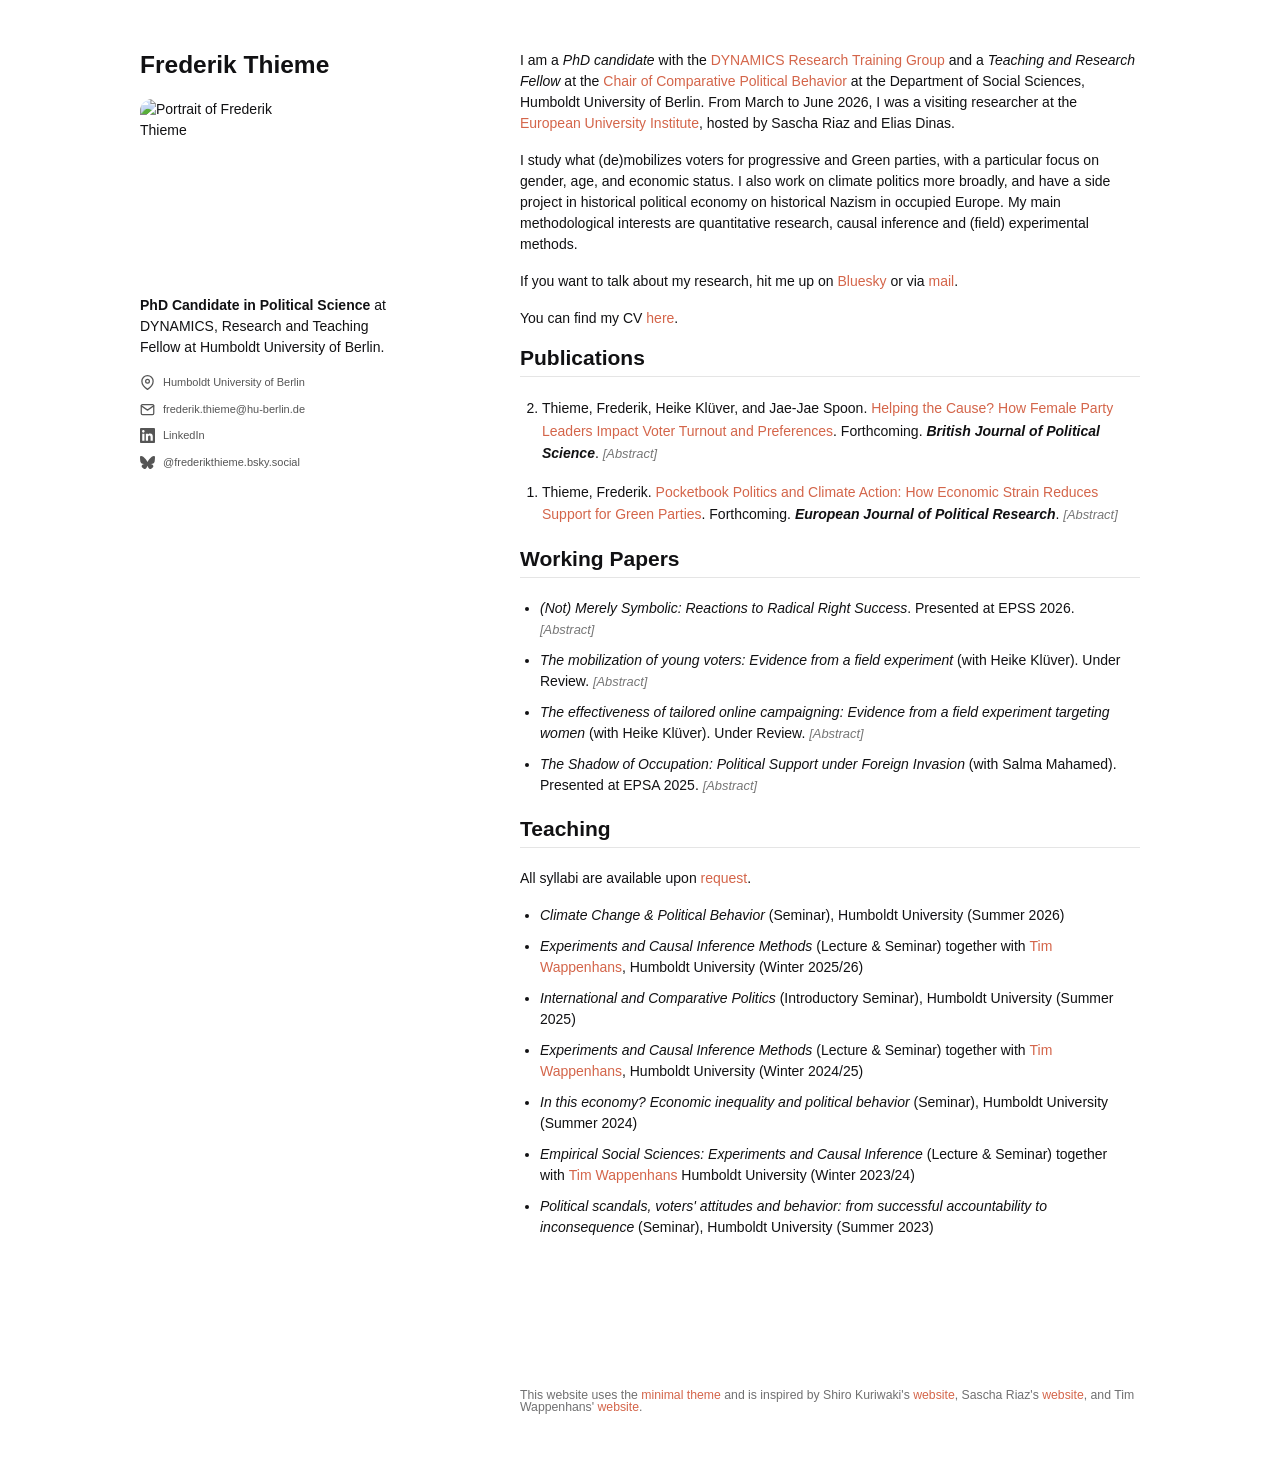
==== preview/redesign.html @ ecab8bd6 "Add redesigned site preview at /preview/redesign.html Unlinked preview of a visual refresh (rounded " ====
<!doctype html>
<html>
  <head>
    <meta charset="utf-8">
    <meta http-equiv="X-UA-Compatible" content="chrome=1">
    <title>Frederik Thieme</title>

    <link rel="stylesheet" href="stylesheets/styles.css">
    <link rel="stylesheet" href="../stylesheets/kube.css">
    <link rel="stylesheet" href="../stylesheets/academicons.min.css">
    <link rel="stylesheet" href="../stylesheets/pygment_trac.css">
    <meta name="viewport" content="width=device-width, initial-scale=1, user-scalable=no">
    <!--[if lt IE 9]>
    <script src="//html5shiv.googlecode.com/svn/trunk/html5.js"></script>
    <![endif]-->
  </head>
  <body>
    <div class="wrapper">
      <header>
        <h2>Frederik Thieme</h2>
        <img src="../thieme_square.jpg" width="180" height="180" class="profile-photo" alt="Portrait of Frederik Thieme">
        <p></p>
        <p>
        <b>PhD Candidate in Political Science</b> at DYNAMICS, Research and Teaching Fellow at Humboldt University of Berlin.
        </p>

        <div class="contact-links">
          <a href="https://www.bgss.hu-berlin.de/sowi_p52/en/research-and-teaching-areas/comparative-political-behavior/team/frederik-thieme">
            <svg class="icon" viewBox="0 0 24 24" fill="none" stroke="currentColor" stroke-width="2" stroke-linecap="round" stroke-linejoin="round"><path d="M21 10c0 7-9 13-9 13s-9-6-9-13a9 9 0 0 1 18 0z"></path><circle cx="12" cy="10" r="3"></circle></svg>
            <span>Humboldt University of Berlin</span>
          </a>
          <a href="mailto:frederik.thieme@hu-berlin.de">
            <svg class="icon" viewBox="0 0 24 24" fill="none" stroke="currentColor" stroke-width="2" stroke-linecap="round" stroke-linejoin="round"><path d="M4 4h16c1.1 0 2 .9 2 2v12c0 1.1-.9 2-2 2H4c-1.1 0-2-.9-2-2V6c0-1.1.9-2 2-2z"></path><polyline points="22 6 12 13 2 6"></polyline></svg>
            <span>frederik.thieme@hu-berlin.de</span>
          </a>
          <a href="https://www.linkedin.com/in/frederik-thieme-a01140122/">
            <svg class="icon" viewBox="0 0 24 24" fill="currentColor"><path d="M20.447 20.452h-3.554v-5.569c0-1.328-.027-3.037-1.852-3.037-1.853 0-2.136 1.445-2.136 2.939v5.667H9.351V9h3.414v1.561h.046c.477-.9 1.637-1.85 3.37-1.85 3.601 0 4.267 2.37 4.267 5.455v6.286zM5.337 7.433c-1.144 0-2.063-.926-2.063-2.065 0-1.138.92-2.063 2.063-2.063 1.14 0 2.064.925 2.064 2.063 0 1.139-.925 2.065-2.064 2.065zm1.782 13.019H3.555V9h3.564v11.452zM22.225 0H1.771C.792 0 0 .774 0 1.729v20.542C0 23.227.792 24 1.771 24h20.451C23.2 24 24 23.227 24 22.271V1.729C24 .774 23.2 0 22.222 0h.003z"></path></svg>
            <span>LinkedIn</span>
          </a>
          <a href="https://bsky.app/profile/frederikthieme.bsky.social">
            <svg class="icon" viewBox="0 0 24 24" fill="currentColor"><path d="M5.202 2.857C7.954 4.922 10.913 9.11 12 11.358c1.087-2.247 4.046-6.436 6.798-8.501C20.783 1.366 24 .213 24 3.883c0 .732-.42 6.156-.667 7.037-.856 3.061-3.978 3.842-6.755 3.37 4.854.826 6.089 3.562 3.422 6.299-5.065 5.196-7.28-1.304-7.847-2.97-.104-.305-.152-.448-.153-.327 0-.121-.05.022-.153.327-.568 1.666-2.782 8.166-7.847 2.97-2.667-2.737-1.432-5.473 3.422-6.3-2.777.473-5.899-.308-6.755-3.369C.42 10.04 0 4.615 0 3.883c0-3.67 3.217-2.517 5.202-1.026"></path></svg>
            <span>@frederikthieme.bsky.social</span>
          </a>
        </div>
      </header>
      <section>

  <p>I am a <em>PhD candidate</em> with the <a href="https://www.sowi.hu-berlin.de/en/dynamics">DYNAMICS Research Training Group</a> and a <em>Teaching and Research Fellow</em> at
  the <a href="https://www.sowi.hu-berlin.de/en/research-and-teaching-areas/comparative-political-behavior/team">Chair of Comparative Political Behavior</a> at
  the Department of Social Sciences, Humboldt University of Berlin.
  From March to June 2026, I was a visiting researcher at the <a href="https://www.eui.eu/en/academic-units/political-and-social-sciences">European University Institute</a>, hosted by Sascha Riaz and Elias Dinas.</p>

  <p>I study what (de)mobilizes voters for progressive and Green parties, with a particular focus on gender, age, and economic status. I also work on climate politics more broadly, and have a side project in historical political economy on historical Nazism in occupied Europe. My main methodological interests are quantitative research, causal inference and (field) experimental methods.</p>

  <p>If you want to talk about my research, hit me up on <a href="https://bsky.app/profile/frederikthieme.bsky.social">Bluesky</a> or via <a href="mailto:frederik.thieme@hu-berlin.de">mail</a>.</p>

  <p>You can find my CV <a href="../cv_thieme.pdf">here</a>.</p>

  <h3 id="publications">Publications</h3>
  <ol class="publications-list" reversed>
    <li>
      Thieme, Frederik, Heike Klüver, and Jae-Jae Spoon. <a href="#">Helping the Cause?  How Female Party Leaders Impact Voter Turnout and Preferences</a>. Forthcoming. <b><i>British Journal of Political Science</i></b>.
      <details class="abstract">
        <summary>[Abstract]</summary>
        <div class="abstract-body">Can nominating a female top candidate win over women? In light of persistent gender disparities in politics, understanding how female top candidates affect voters is crucial, yet causal evidence from real campaigns remains scarce. We address this question leveraging the unexpected nomination of Annalena Baerbock as the German Green Party's top candidate in the 2021 federal election. Drawing on a large-scale survey of nearly 22,000 citizens conducted during the nomination, we find that her nomination boosted support for the Greens -- among women and men alike. We complement this analysis with a preregistered survey experiment among 9,000 respondents that directly manipulates candidate gender to isolate its causal effect. We show that nominating a woman positively affects vote intentions. These effects are driven by a desire to promote gender equality, shared identity, issue alignment, and increased external efficacy among women. Our findings demonstrate how increasing the visibility of women in top political roles can help reduce the gender gap in politics.</div>
      </details>
    </li>
    <li>
      Thieme, Frederik. <a href="#">Pocketbook Politics and Climate Action: How Economic Strain Reduces Support for Green Parties</a>. Forthcoming. <b><i>European Journal of Political Research</i></b>.
      <details class="abstract">
        <summary>[Abstract]</summary>
        <div class="abstract-body">Why do green parties struggle electorally despite overwhelming public support for climate action? While macro-level studies suggest that green party performance is shaped by economic conditions, the micro-level mechanisms driving this relationship remain unclear. This paper investigates whether personal economic strain reduces support for green parties and reshapes climate-related political attitudes. Leveraging rich panel data from Germany (2016–2024), I combine long-term correlational analysis with a difference-in-differences design exploiting the war-related 2022 surge in consumer prices. Voters facing financial hardship consistently evaluate the Greens more negatively and shift their political attention toward inflation and economic growth, while deprioritizing climate protection. However, evidence on vote intentions is mixed. These findings contribute to debates on green party support and the distributive politics of climate action, highlighting the relevance of voters' pocketbooks and the need for green parties to convincingly address material concerns to ensure electoral success.</div>
      </details>
    </li>
  </ol>

  <h3>Working Papers</h3>
  <ul>
    <li>
      <em>(Not) Merely Symbolic: Reactions to Radical Right Success</em>. Presented at EPSS 2026.
      <details class="abstract">
        <summary>[Abstract]</summary>
        <div class="abstract-body">Why does the electoral success of radical right parties (RRPs) not produce widespread countermobilization? Building on intergroup-threat theory, I argue that the crucial distinction is between symbolic and realistic threat. Symbolic threats to democratic norms and values are broadly perceived, but behavioral responses are concentrated among groups facing realistic threats to their power, resources, and physical wellbeing. I identify three such groups: Muslim communities, young women, and LGBTQIA+ individuals. Using open-ended survey data from the German Longitudinal Election Study, I apply a subcategorized keyword dictionary to track concern about the radical right across several dimensions. Young women and Muslim respondents show elevated concern, concentrated on the anti-immigration and racism dimension. Patterns for the queer community are inconclusive. A staggered difference-in-differences design shows that newly concerned voters shift toward parliamentary parties and move left across the party spectrum, consistent with pragmatic electoral responses. Placebo analyses on left-right self-placement and political interest confirm that these are strategic choices, not attitudinal shifts.</div>
      </details>
    </li>
    <li>
      <em>The mobilization of young voters: Evidence from a field experiment</em> (with Heike Klüver). Under Review.
      <details class="abstract">
        <summary>[Abstract]</summary>
        <div class="abstract-body">Can traditional campaign tools still mobilize young voters in the digital age? Despite the widespread use of direct mail in election campaigns, we lack causal evidence on whether party-sent letters influence first-time voters, an electorally crucial group whose initial vote choices can shape long-term political behavior. We address this question through a large-scale field experiment conducted in collaboration with a major German parliamentary party during the 2024 European Parliament election. Randomizing the distribution of 37,000 letters in Berlin, we estimate the causal effect of partisan direct mail on turnout and vote choice. We find no evidence of positive campaign effects on electoral participation or party support. Effects on propensity-to-vote move against the predicted direction, and a sensitivity analysis confirms that positive effects of the magnitude documented in the existing literature are unlikely given the observed data. These findings challenge the effectiveness of conventional mobilization tactics among digitally native cohorts and underscore the need to reassess established strategies for engaging first-time voters in contemporary democracies.</div>
      </details>
    </li>
    <li>
      <em>The effectiveness of tailored online campaigning: Evidence from a field experiment targeting women</em> (with Heike Klüver). Under Review.
      <details class="abstract">
        <summary>[Abstract]</summary>
        <div class="abstract-body">How effective is tailored online political advertising in mobilizing voters? We argue that appeals resonating with salient voter identities, such as gender and parenthood, should increase engagement and turnout. To test this, we conducted a large-scale field experiment with the German Green Party during the 2024 European Parliament election, randomly assigning ZIP codes to receive either generic or identity-tailored ads targeting middle-aged women. The campaign reached over 686,000 women. Using official election returns, we find no evidence that tailored ads increased turnout or vote share, with survey data revealing low platform penetration and ad recall among the target group. To distinguish between a failure of message content and a failure of delivery, we complement the field experiment with a survey experiment among German women (N=5,394). The survey experiment finds positive effects of tailored messages on propensity to vote for the Greens, particularly for care infrastructure appeals among mothers, with effects attenuating among less attentive respondents. Taken together, the evidence suggests that the null field result reflects a failure of delivery rather than of content: tailored messages can persuade when they reach their audience, but platform constraints and scarce user attention severely limit meaningful exposure in practice.</div>
      </details>
    </li>
    <li>
      <em>The Shadow of Occupation: Political Support under Foreign Invasion</em> (with Salma Mahamed). Presented at EPSA 2025.
      <details class="abstract">
        <summary>[Abstract]</summary>
        <div class="abstract-body">Does military occupation impact political support? We conceptualize occupation as an abrupt shock to the norm environment and opportunity structure, lowering the social costs of extremist affiliation and offering new incentives to do so. This allows us to consider two mechanisms: opportunistic alignment driven by material self-interest, and preference revelation among latent sympathizers with so far falsified preferences. We test these arguments using previously unused individual-level data on 19,000 members of the Danish National Socialist Workers' Party (DNSAP) before and after Germany's invasion in April 1940, supplemented by newly digitized constituency-level election returns from 1929 to 1943. Descriptively, we show a clear influx spike post invasion. A compositional event-study further shows that this increase is concentrated among older, better-educated, and higher-status individuals. A cross-level mechanism test leveraging the 1939 and 1943 elections shows that post-invasion membership surges predict subsequent DNSAP electoral gains geographically, consistent with preference revelation as the dominant mechanism. The findings show that political norm environments can collapse abruptly rather than erode gradually and offer a rare empirical window into political behavior under imposed authoritarian rule.</div>
      </details>
    </li>
  </ul>

  <h3>Teaching</h3>
  <p>All syllabi are available upon <a href="mailto:frederik.thieme@hu-berlin.de">request</a>.</p>
  <ul>
    <li>
    <em>Climate Change &amp; Political Behavior</em> (Seminar), Humboldt University (Summer 2026)
    </li>
    <li>
    <em>Experiments and Causal Inference Methods</em> (Lecture &amp; Seminar) together with <a href="https://www.timwappenhans.com/">Tim Wappenhans</a>, Humboldt University (Winter 2025/26)
    </li>
    <li>
    <em>International and Comparative Politics</em> (Introductory Seminar), Humboldt University (Summer 2025)
    </li>
    <li>
    <em>Experiments and Causal Inference Methods</em> (Lecture &amp; Seminar) together with <a href="https://www.timwappenhans.com/">Tim Wappenhans</a>, Humboldt University (Winter 2024/25)
    </li>
    <li>
    <em>In this economy? Economic inequality and political behavior</em> (Seminar), Humboldt University (Summer 2024)
    </li>
    <li>
    <em>Empirical Social Sciences: Experiments and Causal Inference</em> (Lecture &amp; Seminar) together with <a href="https://www.timwappenhans.com/">Tim Wappenhans</a> Humboldt University (Winter 2023/24)
    </li>
    <li>
    <em>Political scandals, voters' attitudes and behavior: from successful accountability to inconsequence</em> (Seminar), Humboldt University (Summer 2023)
    </li>
  </ul>

  <p style="margin-bottom:4cm;"></p>
  <p><small> This website uses the <a href="https://github.com/orderedlist/minimal">minimal theme</a> and is inspired by Shiro Kuriwaki's <a href="https://www.shirokuriwaki.com/">website</a>, Sascha Riaz's <a href="https://saschariaz.com/">website</a>, and Tim Wappenhans' <a href="https://www.timwappenhans.com/">website</a>.</small></p>

      </section>
    </div>
  </body>
</html>
---- preview/stylesheets/styles.css ----
@import url(https://fonts.googleapis.com/css2?family=Inter:wght@300;400;500;600;700&display=swap);

body {
  padding:50px;
  font:14px/1.5 Inter, -apple-system, BlinkMacSystemFont, "Segoe UI", "Helvetica Neue", Helvetica, Arial, sans-serif;
  color:#2d2d2d;
  font-weight:300;
}

h1, h2, h3, h4, h5, h6 {
  color:#222;
  margin:0 0 20px;
}

p, ul, ol, table, pre, dl {
  margin:0 0 20px;
}

li {
  margin: 10px 0;
}

ul {
  margin: 0 10px;
}
ul.dashed {
  list-style-type: none;
}
ul.dashed > li {
  text-indent: -5px;
}
ul.dashed > li:before {
  content: "- ";
  text-indent: -5px;
}

h1, h2, h3 {
  line-height:1.1;
}

h1 {
  font-size:22px;
}

h2 {
  color:#393939;
}

h3, h4, h5, h6 {
  color:#494949;
}

a {
  color:#0F52BA;
  font-weight:400;
  text-decoration:none;
}

a small {
  font-size:11px;
  color:#0F52BA;
  margin-top:-0.6em;
  display:block;
}

.wrapper {
  width:1000px;
  margin:0 auto;
}

blockquote {
  border-left:1px solid #e5e5e5;
  margin:0;
  padding:0 0 0 20px;
  font-style:italic;
}

code, pre {
  font-family:Monaco, Bitstream Vera Sans Mono, Lucida Console, Terminal;
  color:#333;
  font-size:12px;
}

pre {
  padding:8px 15px;
  background: #f8f8f8;
  border-radius:5px;
  border:1px solid #e5e5e5;
  overflow-x: auto;
}

table {
  width:100%;
  border-collapse:collapse;
}

th, td {
  text-align:left;
  padding:5px 10px;
  border-bottom:1px solid #e5e5e5;
}

dt {
  color:#444;
  font-weight:700;
}

th {
  color:#444;
}

img {
  max-width:100%;
}

header {
  width:270px;
  float:left;
  position:fixed;
}

header ul {
  list-style:none;
  height:40px;

  padding:0;

  background: #eee;
  background: -moz-linear-gradient(top, #f8f8f8 0%, #dddddd 100%);
  background: -webkit-gradient(linear, left top, left bottom, color-stop(0%,#f8f8f8), color-stop(100%,#dddddd));
  background: -webkit-linear-gradient(top, #f8f8f8 0%,#dddddd 100%);
  background: -o-linear-gradient(top, #f8f8f8 0%,#dddddd 100%);
  background: -ms-linear-gradient(top, #f8f8f8 0%,#dddddd 100%);
  background: linear-gradient(top, #f8f8f8 0%,#dddddd 100%);

  border-radius:5px;
  border:1px solid #d2d2d2;
  box-shadow:inset #fff 0 1px 0, inset rgba(0,0,0,0.03) 0 -1px 0;
  width:270px;
}

header li {
  width:89px;
  float:left;
  border-right:1px solid #d2d2d2;
  height:40px;
}

header ul a {
  line-height:1;
  font-size:11px;
  color:#999;
  display:block;
  text-align:center;
  padding-top:6px;
  height:40px;
}

strong {
  color:#222;
  font-weight:700;
}

header ul li + li {
  width:88px;
  border-left:1px solid #fff;
}

header ul li + li + li {
  border-right:none;
  width:89px;
}

header ul a strong {
  font-size:14px;
  display:block;
  color:#222;
}

section {
  width:620px;
  float:right;
  margin-left:60px;
  padding-bottom:50px;
}

small {
  font-size:11px;
}

hr {
  border:0;
  background:#e5e5e5;
  height:1px;
  margin:0 0 20px;
}

footer {
  width:270px;
  float:left;
  position:fixed;
  bottom:50px;
}

@media print, screen and (max-width: 960px) {

  div.wrapper {
    width:auto;
    margin:0;
  }

  header, section, footer {
    float:none;
    position:static;
    width:auto;
    margin-left:0;
  }

  header {
    padding-right:320px;
  }

  section {
    border:1px solid #e5e5e5;
    border-width:1px 0;
    padding:20px 0;
    margin:0 0 20px;
  }

  header a small {
    display:inline;
  }

  header ul {
    position:absolute;
    right:50px;
    top:52px;
  }
}

@media print, screen and (max-width: 720px) {
  body {
    word-wrap:break-word;
  }

  header {
    padding:0;
  }

  header ul, header p.view {
    position:static;
  }

  pre, code {
    word-wrap:normal;
  }
}

@media print, screen and (max-width: 480px) {
  body {
    padding:15px;
  }

  header ul {
    display:none;
  }
}

@media print {
  body {
    padding:0.4in;
    font-size:12pt;
    color:#444;
  }
}



header h1 {
  margin-bottom: 5px;
  padding-top: 25px;
}

section h3 {
  margin-top: 40px;
  padding-top: 0;
  padding-bottom: 6px;
  border-bottom: 1px solid #e5e5e5;
}

section h3:first-of-type {
  margin-top: 0;
}

a i {
  display: inline-block;
  font-size: 24px;
  margin-right: 10px;
  margin-top: 10px;
  color: #3498db;
}

/* Profile photo */
.profile-photo {
  border-radius: 12px;
  object-fit: cover;
  display: block;
}

/* Contact / social links (sidebar) */
.contact-links {
  display: flex;
  flex-direction: column;
  align-items: flex-start;
  gap: 10px;
  margin: 4px 0 16px;
}

.contact-links a {
  display: flex;
  align-items: center;
  gap: 8px;
  color: #555;
  font-size: 11px;
  transition: color 0.2s ease;
}

.contact-links a:hover {
  color: #B8442A;
}

.contact-links .icon {
  width: 15px;
  height: 15px;
  flex: none;
  color: inherit;
}

/* Numbered publications list */
.publications-list {
  margin: 0 0 20px;
  padding-left: 22px;
}

.publications-list > li {
  margin-bottom: 16px;
  line-height: 1.6;
}

/* Collapsible abstract (native <details>) */
details.abstract {
  display: inline;
}

details.abstract > summary {
  display: inline;
  cursor: pointer;
  list-style: none;
  color: #767676;
  font-size: 0.92em;
  font-style: italic;
  text-decoration: none;
  transition: color 0.2s ease;
}

details.abstract > summary::-webkit-details-marker {
  display: none;
}

details.abstract > summary::marker {
  content: "";
}

details.abstract > summary:hover {
  color: #B8442A;
}

details.abstract[open] > summary {
  color: #B8442A;
}

details.abstract .abstract-body {
  display: block;
  margin-top: 8px;
  padding: 10px 14px;
  background: #f8f8f8;
  border-left: 3px solid #d2d2d2;
  border-radius: 4px;
  font-size: 0.92em;
  line-height: 1.6;
  color: #444;
}
---- stylesheets/kube.css ----
/*
	Kube UI Framework
	Version 7.2.1
	Updated: November 10, 2018

	http://imperavi.com/kube/

	Copyright (c) 2009-2018, Imperavi LLC.
	License: MIT
*/
html {
  box-sizing: border-box;
  -webkit-text-size-adjust: 100%; }

*,
*:before,
*:after {
  box-sizing: inherit; }

* {
  margin: 0;
  padding: 0;
  outline: none; }

img,
video,
audio {
  max-width: 100%; }

img,
video {
  height: auto; }

audio,
canvas,
iframe,
img,
svg,
video {
  vertical-align: middle; }

svg {
  max-height: 100%; }

svg:not(:root) {
  overflow: hidden; }

iframe {
  border: none;
  width: 100%; }

button,
[type="submit"] {
  -webkit-appearance: button; }

[type="radio"],
[type="checkbox"] {
  vertical-align: middle;
  position: relative;
  bottom: 0.15rem;
  margin-right: 2px; }

input[type="search"] {
  -webkit-appearance: textfield; }

input[type="search"]::-webkit-search-decoration,
input[type="search"]::-webkit-search-cancel-button {
  -webkit-appearance: none; }

::-moz-focus-inner {
  border: none;
  padding: 0; }

@font-face {
  font-family: 'Kube';
  src: url("[data-uri]") format("truetype");
  font-weight: normal;
  font-style: normal; }

[class^="icon-kube-"], [class*=" icon-kube-"], .close, .caret {
  /* use !important to prevent issues with browser extensions that change fonts */
  font-family: 'Kube' !important;
  speak: none;
  font-style: normal;
  font-weight: normal;
  font-variant: normal;
  text-transform: none;
  line-height: 1;
  /* Better Font Rendering =========== */
  -webkit-font-smoothing: antialiased;
  -moz-osx-font-smoothing: grayscale; }

.icon-kube-calendar:before {
  content: "\e900"; }

.caret.is-down:before,
.icon-kube-caret-down:before {
  content: "\e901"; }

.caret.is-left:before,
.icon-kube-caret-left:before {
  content: "\e902"; }

.caret.is-right:before,
.icon-kube-caret-right:before {
  content: "\e903"; }

.caret.is-up:before,
.icon-kube-caret-up:before {
  content: "\e904"; }

.close:before,
.icon-kube-close:before {
  content: "\e905"; }

.icon-kube-menu:before {
  content: "\e906"; }

.icon-kube-search:before {
  content: "\e907"; }

html {
  font-size: 1em; }

body {
  font-family: -apple-system, BlinkMacSystemFont, "Segoe UI", Roboto, Helvetica, Arial, sans-serif;
  color: #111113;
  line-height: 1.5; }

a {
  color: #D4654A; }

a:hover {
  color: #B8442A; }

h1,
h2,
h3,
h4,
h5,
h6 {
  font-family: -apple-system, BlinkMacSystemFont, "Segoe UI", Roboto, Helvetica, Arial, sans-serif;
  font-weight: bold;
  text-rendering: optimizeLegibility;
  color: inherit;
  line-height: 1.2; }
  h1 + *,
  h2 + *,
  h3 + *,
  h4 + *,
  h5 + *,
  h6 + * {
    margin-top: 8px; }
  h1 + h1,
  h1 + h2,
  h1 + h3,
  h1 + h4,
  h1 + h5,
  h1 + h6,
  h2 + h1,
  h2 + h2,
  h2 + h3,
  h2 + h4,
  h2 + h5,
  h2 + h6,
  h3 + h1,
  h3 + h2,
  h3 + h3,
  h3 + h4,
  h3 + h5,
  h3 + h6,
  h4 + h1,
  h4 + h2,
  h4 + h3,
  h4 + h4,
  h4 + h5,
  h4 + h6,
  h5 + h1,
  h5 + h2,
  h5 + h3,
  h5 + h4,
  h5 + h5,
  h5 + h6,
  h6 + h1,
  h6 + h2,
  h6 + h3,
  h6 + h4,
  h6 + h5,
  h6 + h6 {
    margin-top: 8px; }

h1 {
  font-size: 2.5em; }

h2 {
  font-size: 1.75em; }

h3 {
  font-size: 1.5em; }

h4 {
  font-size: 1.25em; }

h5 {
  font-size: 1em; }

h6 {
  font-size: 0.75em; }

h6 {
  text-transform: uppercase;
  letter-spacing: .01em; }

p,
blockquote,
hr,
pre,
ol,
ul,
dl,
figure,
address {
  margin-bottom: 16px; }

p + h1,
p + h2,
p + h3,
p + h4,
p + h5,
p + h6,
blockquote + h1,
blockquote + h2,
blockquote + h3,
blockquote + h4,
blockquote + h5,
blockquote + h6,
hr + h1,
hr + h2,
hr + h3,
hr + h4,
hr + h5,
hr + h6,
pre + h1,
pre + h2,
pre + h3,
pre + h4,
pre + h5,
pre + h6,
ol + h1,
ol + h2,
ol + h3,
ol + h4,
ol + h5,
ol + h6,
ul + h1,
ul + h2,
ul + h3,
ul + h4,
ul + h5,
ul + h6,
dl + h1,
dl + h2,
dl + h3,
dl + h4,
dl + h5,
dl + h6,
table + h1,
table + h2,
table + h3,
table + h4,
table + h5,
table + h6,
div + h1,
div + h2,
div + h3,
div + h4,
div + h5,
div + h6,
form + h1,
form + h2,
form + h3,
form + h4,
form + h5,
form + h6 {
  margin-top: 20px; }

ul,
ol {
  margin-left: 20px; }

ul ul,
ul ol,
ol ul,
ol ol {
  margin-top: 0;
  margin-bottom: 0; }

nav ul,
nav ol {
  margin-left: 0;
  margin-bottom: 0;
  list-style: none; }

nav ul ul,
nav ul ol,
nav ol ol,
nav ol ul {
  margin-left: 20px; }

li li {
  font-size: 1em; }

ul.is-bar,
ol.is-bar {
  margin: 0;
  list-style: none; }
  ul.is-bar li,
  ol.is-bar li {
    display: inline-block; }
  ul.is-bar li + li,
  ol.is-bar li + li {
    margin-left: 1em; }

dt {
  font-weight: 600; }

dl dd + dt {
  margin-top: 8px; }

hr {
  border: none;
  border-bottom: 1px solid rgba(0, 0, 0, 0.1);
  overflow: visible;
  margin-top: -1px; }

blockquote {
  font-size: 1.125em;
  font-weight: normal;
  font-style: italic;
  line-height: 1.45;
  color: rgba(17, 17, 19, 0.6);
  padding: 0.4em 0 0.4em 1rem;
  border: none;
  border-left: 3px solid rgba(21, 141, 247, 0.6); }
  blockquote small {
    color: rgba(17, 17, 19, 0.6); }
  blockquote p:last-child {
    margin-bottom: 0; }

b,
strong {
  font-weight: 600; }

em,
i,
cite,
dfn {
  font-style: italic; }

time, small {
  display: inline-block;
  font-size: 87.5%;
  line-height: 1;
  color: rgba(17, 17, 19, 0.6); }

figcaption, code, var, kbd {
  display: inline-block;
  font-family: monospace, monospace;
  font-size: 87.5%;
  line-height: 1;
  color: rgba(17, 17, 19, 0.85); }

figcaption {
  font-size: 80%;
  font-style: italic;
  color: rgba(17, 17, 19, 0.7); }

code {
  color: rgba(17, 17, 19, 0.75);
  background: rgba(17, 17, 19, 0.05);
  border: 0 solid transparent;
  border-radius: 4px; }

var {
  opacity: .7;
  font-style: normal; }

dfn,
abbr {
  text-transform: uppercase; }
  dfn[title],
  abbr[title] {
    text-decoration: none;
    border-bottom: 1px dotted rgba(17, 17, 19, 0.5);
    cursor: help; }

code, kbd {
  position: relative;
  top: -1px;
  padding: .25em .35em; }

kbd {
  color: rgba(17, 17, 19, 0.75);
  background: none;
  border: 1px solid rgba(17, 17, 19, 0.2);
  border-radius: 4px; }

sup,
sub {
  font-size: .6em; }

sup {
  vertical-align: top;
  position: relative;
  bottom: -.2em; }

h1 sup,
h1 sub,
h2 sup,
h2 sub,
h3 sup,
h3 sub {
  font-size: .4em; }

sub {
  line-height: 1; }

pre {
  font-family: monospace, monospace;
  font-size: 0.875em; }

pre,
pre code {
  background: transparent;
  padding: 0;
  top: 0;
  display: block;
  line-height: 1.5;
  color: #111113;
  overflow: auto;
  white-space: pre; }

pre {
  padding: 1rem;
  border: 1px solid rgba(17, 17, 19, 0.08);
  border-radius: 4px; }

pre code {
  font-size: 100%;
  border: none;
  background: none; }

figure div + figcaption,
figure pre + figcaption {
  position: relative;
  top: -8px; }

figure pre {
  background-color: none;
  border: 1px solid rgba(17, 17, 19, 0.1);
  border-radius: 4px;
  margin-bottom: .5rem; }

ul.is-unstyled {
  margin-left: 0; }

ul.is-unstyled,
ul.is-unstyled ul {
  list-style: none; }

.is-muted {
  color: rgba(17, 17, 19, 0.6); }

.is-muted a,
a.is-muted {
  color: rgba(17, 17, 19, 0.6); }

.is-muted a:hover,
a.is-muted:hover {
  -moz-transition: all linear 0.2s;
  transition: all linear 0.2s;
  color: #111113; }

.is-color-black,
.is-color-black a {
  color: #111113; }

a.is-color-black:hover,
.is-color-black a:hover {
  color: #ee2455; }

.is-large {
  font-size: 1.3125em;
  line-height: 1.45; }

.is-big {
  font-size: 1.125em;
  line-height: 1.45; }

.is-small {
  font-size: 0.875em; }

.is-smaller {
  font-size: 0.75em; }

.is-text-left {
  text-align: left; }

.is-text-center {
  text-align: center; }

.is-text-right {
  text-align: right; }

@media only screen and (max-width: 767px) {
  .is-text-left-mobile {
    text-align: left; }
  .is-text-right-mobile {
    text-align: right; }
  .is-text-center-mobile {
    text-align: center; } }

.is-nowrap,
.is-nowrap td {
  white-space: nowrap; }

.is-highlight {
  background-color: rgba(21, 141, 247, 0.1); }

table {
  font-size: 0.9375em;
  border-collapse: collapse;
  border-spacing: 0;
  max-width: 100%;
  width: 100%;
  empty-cells: show;
  margin-bottom: 20px; }

table caption {
  text-align: left;
  font-size: 11px;
  font-weight: bold;
  text-transform: uppercase;
  color: rgba(17, 17, 19, 0.4);
  letter-spacing: 1px;
  margin-bottom: 2px; }

th {
  font-weight: 700;
  color: inherit;
  text-align: left;
  vertical-align: bottom; }

td {
  color: inherit;
  vertical-align: top; }

tbody.is-middle td,
tr.is-middle td,
td.is-middle {
  vertical-align: middle; }

th,
td {
  padding: 16px 16px;
  border-bottom: 1px solid #eee; }
  th::before, th::after,
  td::before,
  td::after {
    content: '';
    display: block;
    height: 0;
    width: 0; }
  th::before,
  td::before {
    margin-top: calc((0.75 - 1.5) * 0.49em); }
  th::after,
  td::after {
    margin-bottom: calc((0.75 - 1.5) * 0.49em); }
  th:first-child,
  td:first-child {
    padding-left: 0; }
  th:last-child,
  td:last-child {
    padding-right: 0; }

tbody th,
tbody td {
  border-width: 1px;
  border-color: #eee; }

tfoot th,
tfoot td {
  color: rgba(17, 17, 19, 0.5); }

table.is-border td,
table.is-border th,
table.is-bordered td,
table.is-bordered th {
  border: 1px solid #eee; }

table.is-border tbody th,
table.is-border tbody td,
table.is-bordered tbody th,
table.is-bordered tbody td {
  border-bottom-width: 1px;
  border-bottom-color: #eee; }

table.is-striped tr:nth-child(odd) td {
  background-color: #fafafa; }

table.is-border td:first-child,
table.is-border th:first-child,
table.is-bordered td:first-child,
table.is-bordered th:first-child,
table.is-striped td:first-child,
table.is-striped th:first-child {
  padding-left: 16px; }

table.is-border td:last-child,
table.is-border th:last-child,
table.is-bordered td:last-child,
table.is-bordered th:last-child,
table.is-striped td:last-child,
table.is-striped th:last-child {
  padding-right: 16px; }

@media only screen and (max-width: 767px) {
  table.is-responsive th {
    display: none; }
  table.is-responsive tr, table.is-responsive td {
    display: block; }
  table.is-responsive tr:nth-child(odd) {
    background-color: #fafafa; }
  table.is-responsive td {
    padding: 16px;
    text-align: right; }
  table.is-responsive td:before {
    margin-top: 2px;
    content: attr(data-label);
    float: left;
    font-size: 0.875em;
    font-weight: bold;
    text-transform: uppercase;
    white-space: nowrap; } }

.is-table-container {
  overflow-x: auto;
  -webkit-overflow-scrolling: touch;
  margin-bottom: 16px; }
  .is-table-container table {
    margin-bottom: 0; }

.is-row {
  display: flex;
  flex-direction: row;
  flex-wrap: wrap;
  margin-left: -24px; }
  .is-row.is-gapless,
  .is-row.is-gapless > .is-row {
    margin-left: 0;
    margin-top: 0; }
  .is-row > .is-col {
    flex: 1;
    margin-left: 24px; }
    .is-row > .is-col.is-10 {
      min-width: calc(10% - 24px); }
    .is-row > .is-col.is-20 {
      min-width: calc(20% - 24px); }
    .is-row > .is-col.is-25 {
      min-width: calc(25% - 24px); }
    .is-row > .is-col.is-30 {
      min-width: calc(30% - 24px); }
    .is-row > .is-col.is-33, .is-row > .is-col.is-34 {
      min-width: calc(33.3333% - 24px); }
    .is-row > .is-col.is-35 {
      min-width: calc(35% - 24px); }
    .is-row > .is-col.is-40 {
      min-width: calc(40% - 24px); }
    .is-row > .is-col.is-50 {
      min-width: calc(50% - 24px); }
    .is-row > .is-col.is-60 {
      min-width: calc(60% - 24px); }
    .is-row > .is-col.is-65 {
      min-width: calc(65% - 24px); }
    .is-row > .is-col.is-66, .is-row > .is-col.is-67 {
      min-width: calc(66.6666% - 24px); }
    .is-row > .is-col.is-70 {
      min-width: calc(70% - 24px); }
    .is-row > .is-col.is-75 {
      min-width: calc(75% - 24px); }
    .is-row > .is-col.is-80 {
      min-width: calc(80% - 24px); }
    .is-row > .is-col.is-90 {
      min-width: calc(90% - 24px); }
  .is-row.is-gapless > .is-col {
    margin-left: 0; }

@media only screen and (max-width: 767px) {
  [class^='is-offset-'],
  [class*=' is-offset-'] {
    margin-left: 0; } }

@media only screen and (max-width: 767px) {
  .is-row {
    flex-direction: column;
    flex-wrap: nowrap;
    margin-left: 0;
    margin-top: 0; }
    .is-row + .is-row {
      margin-top: 0; }
    .is-row > .is-col {
      flex: 0 0 100%;
      width: 100% !important;
      max-width: 100% !important;
      margin-left: 0; } }

.label {
  display: inline-block;
  vertical-align: baseline;
  text-decoration: none;
  font-size: 13px;
  font-weight: 500;
  letter-spacing: 0;
  text-transform: none;
  line-height: 20px;
  background: #f3f3f3;
  color: rgba(17, 17, 19, 0.85);
  padding: 0 8px;
  border: 1px solid transparent;
  border-radius: 4px; }
  .label a {
    color: inherit;
    text-decoration: none; }
    .label a:hover {
      color: inherit;
      text-decoration: underline; }
  .label .close {
    margin-right: -3px; }

a.label {
  color: rgba(17, 17, 19, 0.85); }
  a.label:hover {
    text-decoration: underline; }

.label.is-secondary {
  font-size: 13px;
  font-weight: 500;
  letter-spacing: 0;
  text-transform: none;
  padding: 0 0.5em;
  background: none;
  color: rgba(17, 17, 19, 0.85);
  border: 1px solid rgba(17, 17, 19, 0.2);
  border-radius: 4px; }

.label.is-tertiary {
  letter-spacing: 0.035em;
  background: none;
  color: #111113;
  text-transform: uppercase;
  font-size: 12px;
  font-weight: bold;
  padding: 0 0.2em;
  border: 1px solid transparent;
  border-radius: 0; }

.label.is-badge {
  text-align: center;
  font-size: 10px;
  line-height: 16px;
  height: 18px;
  border-radius: 64px;
  min-width: 18px;
  padding-left: 2px;
  padding-right: 2px; }

.label.is-error {
  background-color: rgba(238, 36, 85, 0.07);
  color: #ee2455; }
  .label.is-error.is-secondary {
    background-color: transparent;
    color: #ee2455;
    border-color: rgba(238, 36, 85, 0.3); }
  .label.is-error.is-tertiary {
    background-color: transparent;
    color: #ee2455; }
  .label.is-error .close:hover {
    background-color: #ee2455; }

.label.is-focus {
  background-color: rgba(21, 141, 247, 0.07);
  color: #158df7; }
  .label.is-focus.is-secondary {
    background-color: transparent;
    color: #158df7;
    border-color: rgba(21, 141, 247, 0.3); }
  .label.is-focus.is-tertiary {
    background-color: transparent;
    color: #158df7; }
  .label.is-focus .close:hover {
    background-color: #158df7; }

.label.is-success {
  background-color: rgba(32, 188, 113, 0.07);
  color: #20bc71; }
  .label.is-success.is-secondary {
    background-color: transparent;
    color: #20bc71;
    border-color: rgba(32, 188, 113, 0.3); }
  .label.is-success.is-tertiary {
    background-color: transparent;
    color: #20bc71; }
  .label.is-success .close:hover {
    background-color: #20bc71; }

.label.is-warning {
  background-color: rgba(255, 105, 81, 0.07);
  color: #ff6951; }
  .label.is-warning.is-secondary {
    background-color: transparent;
    color: #ff6951;
    border-color: rgba(255, 105, 81, 0.3); }
  .label.is-warning.is-tertiary {
    background-color: transparent;
    color: #ff6951; }
  .label.is-warning .close:hover {
    background-color: #ff6951; }

.button, .button:active, .button:focus {
  -webkit-appearance: none;
  display: inline-flex;
  align-items: center;
  justify-content: center;
  vertical-align: middle;
  text-align: center;
  font-family: inherit;
  font-size: 0.9375em;
  font-weight: 500;
  text-decoration: none;
  text-transform: none;
  color: rgba(255, 255, 255, 0.95);
  background: #0c3dd7;
  border-radius: 4px;
  border: 0 solid transparent;
  min-height: 2.66667em;
  padding: 0.5em 1.6em;
  box-shadow: none;
  cursor: pointer;
  line-height: 1.2; }

.button i,
.button span {
  position: relative;
  top: 1px;
  display: inline-block;
  font-size: 16px;
  width: 24px; }
  .button i.caret,
  .button span.caret {
    top: 0;
    font-size: 110%;
    margin-right: -12px; }

.button:hover {
  -moz-transition: all linear 0.2s;
  transition: all linear 0.2s;
  outline: none;
  text-decoration: none;
  color: rgba(255, 255, 255, 0.95);
  background-color: #2355f3; }

.button:disabled, .button.is-disabled {
  cursor: default;
  font-style: normal;
  color: #fff;
  background-color: rgba(17, 17, 19, 0.5);
  opacity: .55; }

.button.is-secondary {
  font-size: 0.9375em;
  font-weight: 500;
  text-decoration: none;
  text-transform: none;
  color: #0c3dd7;
  background: none;
  border-radius: 4px;
  border: 2px solid #0c3dd7;
  min-height: 2.66667em;
  padding: 0.5em 1.6em;
  box-shadow: none; }
  .button.is-secondary:hover {
    color: rgba(255, 255, 255, 0.95);
    background: #0c3dd7;
    border-color: #0c3dd7; }
  .button.is-secondary.is-loading:before {
    width: 22px;
    height: 22px;
    border-color: rgba(12, 61, 215, 0.25);
    border-bottom-color: #0c3dd7; }
  .button.is-secondary.is-loading:hover:before {
    border-color: rgba(255, 255, 255, 0.25);
    border-bottom-color: #fff; }
  .button.is-secondary:disabled, .button.is-secondary.is-disabled {
    color: rgba(17, 17, 19, 0.5);
    border-color: rgba(17, 17, 19, 0.3);
    background: none; }
    .button.is-secondary:disabled:hover, .button.is-secondary.is-disabled:hover {
      background-color: none; }

.button.is-tertiary {
  font-size: 0.9375em;
  font-weight: 500;
  text-decoration: none;
  text-transform: none;
  color: #0c3dd7;
  background: none;
  border-radius: 4px;
  border: 0 solid transparent;
  min-height: 2.66667em;
  padding: 0.5em 0;
  box-shadow: none; }
  .button.is-tertiary i,
  .button.is-tertiary span {
    top: 0; }
    .button.is-tertiary i.caret,
    .button.is-tertiary span.caret {
      top: -1px;
      margin-left: -4px; }
  .button.is-tertiary:hover {
    color: #0c3dd7;
    text-decoration: underline; }
  .button.is-tertiary.is-loading:before {
    border-color: rgba(12, 61, 215, 0.25);
    border-bottom-color: #0c3dd7; }
  .button.is-tertiary:disabled, .button.is-tertiary.is-disabled {
    text-decoration: none;
    color: rgba(17, 17, 19, 0.5); }

.button.is-inverted {
  color: #111113;
  background-color: #fff; }
  .button.is-inverted:hover {
    opacity: .7; }
  .button.is-inverted:disabled:hover, .button.is-inverted.is-disabled:hover {
    opacity: .55; }
  .button.is-inverted.is-secondary {
    background: none;
    color: #fff;
    border-color: #fff; }
    .button.is-inverted.is-secondary:hover {
      opacity: 1;
      background-color: #fff;
      color: rgba(17, 17, 19, 0.95);
      border-color: #fff; }
    .button.is-inverted.is-secondary:disabled:hover, .button.is-inverted.is-secondary.is-disabled:hover {
      opacity: .55;
      background: none;
      color: #fff; }
  .button.is-inverted.is-tertiary {
    background: none;
    color: #fff; }
    .button.is-inverted.is-tertiary:hover {
      opacity: .6; }
    .button.is-inverted.is-tertiary:disabled:hover, .button.is-inverted.is-tertiary.is-disabled:hover {
      opacity: .55; }

.button.is-small {
  font-size: 0.875em;
  min-height: 2.28571em;
  padding: 0.45em 1.15em; }
  .button.is-small.is-tertiary {
    padding-left: 0;
    padding-right: 0; }

.button.is-big {
  font-size: 1.125em;
  min-height: 2.44444em;
  padding: 0.45em 1.45em; }
  .button.is-big.is-tertiary {
    padding-left: 0;
    padding-right: 0; }

.button.is-loading, .button.is-icon {
  padding-left: 1em;
  padding-right: 1em; }
  .button.is-loading.is-tertiary, .button.is-icon.is-tertiary {
    padding-left: 0;
    padding-right: 0; }

.button:empty.is-loading:before {
  margin-right: 0; }

::placeholder {
  color: rgba(17, 17, 19, 0.4);
  opacity: 1; }

:-ms-input-placeholder {
  color: rgba(17, 17, 19, 0.4); }

::-ms-input-placeholder {
  color: rgba(17, 17, 19, 0.4); }

fieldset {
  font-family: inherit;
  border: 1px solid rgba(17, 17, 19, 0.1);
  border-radius: 4px;
  padding: 32px;
  margin-bottom: 16px; }

legend {
  font-size: 0.75em;
  font-weight: bold;
  text-transform: uppercase;
  color: rgba(17, 17, 19, 0.5);
  padding: 0 1rem;
  margin-left: -1rem;
  top: 2px;
  position: relative;
  line-height: 0; }

input,
textarea,
select {
  display: block;
  width: 100%;
  font-family: inherit;
  vertical-align: middle;
  font-size: 0.9375em;
  font-weight: normal;
  height: 2.66667em;
  background-color: #fff;
  border: 1px solid rgba(17, 17, 19, 0.1);
  border-radius: 4px;
  box-shadow: none;
  padding: 0 8px;
  color: rgba(17, 17, 19, 0.8); }

textarea {
  padding: 8px;
  resize: vertical;
  height: auto;
  line-height: 1.5;
  vertical-align: top; }

select {
  -webkit-appearance: none;
  background-image: url('data:image/svg+xml;utf8,<svg xmlns="http://www.w3.org/2000/svg" width="9" height="12" viewBox="0 0 9 12"><path fill="rgba(0, 0, 0, .4)" d="M0.722,4.823L-0.01,4.1,4.134-.01,4.866,0.716Zm7.555,0L9.01,4.1,4.866-.01l-0.732.726ZM0.722,7.177L-0.01,7.9,4.134,12.01l0.732-.726Zm7.555,0L9.01,7.9,4.866,12.01l-0.732-.726Z"/></svg>');
  background-repeat: no-repeat;
  background-position: right .65em center;
  padding-right: 28px; }

select[multiple] {
  background-image: none;
  height: auto;
  padding: 8px; }

input:hover,
textarea:hover,
select:hover {
  outline: none;
  color: inherit;
  background-color: #fff;
  border: 1px solid rgba(17, 17, 19, 0.2);
  box-shadow: none; }

input:focus,
textarea:focus,
select:focus {
  -moz-transition: all linear 0.2s;
  transition: all linear 0.2s;
  outline: none;
  color: inherit;
  background-color: #fff;
  border: 1px solid rgba(21, 141, 247, 0.5);
  box-shadow: 0 0 3px rgba(21, 141, 247, 0.5) inset; }

input.is-error,
textarea.is-error,
select.is-error {
  background-color: rgba(238, 36, 85, 0.05);
  border: 1px solid rgba(238, 36, 85, 0.5);
  box-shadow: none inset; }
  input.is-error:focus,
  textarea.is-error:focus,
  select.is-error:focus {
    border-color: rgba(238, 36, 85, 0.75);
    box-shadow: 0 0 3px rgba(238, 36, 85, 0.5) inset; }

input.is-success,
textarea.is-success,
select.is-success {
  background-color: rgba(32, 188, 113, 0.05);
  border: 1px solid rgba(32, 188, 113, 0.5);
  box-shadow: none inset; }
  input.is-success:focus,
  textarea.is-success:focus,
  select.is-success:focus {
    border-color: rgba(32, 188, 113, 0.75);
    box-shadow: 0 0 3px rgba(32, 188, 113, 0.5) inset; }

input.is-warning,
textarea.is-warning,
select.is-warning {
  background-color: rgba(255, 105, 81, 0.05);
  border: 1px solid rgba(255, 105, 81, 0.5);
  box-shadow: none inset; }
  input.is-warning:focus,
  textarea.is-warning:focus,
  select.is-warning:focus {
    border-color: rgba(255, 105, 81, 0.75);
    box-shadow: 0 0 3px rgba(255, 105, 81, 0.5) inset; }

input:disabled, input:disabled:hover, input.is-disabled, input.is-disabled:hover,
textarea:disabled,
textarea:disabled:hover,
textarea.is-disabled,
textarea.is-disabled:hover,
select:disabled,
select:disabled:hover,
select.is-disabled,
select.is-disabled:hover {
  resize: none;
  opacity: 0.7;
  cursor: default;
  font-style: italic;
  color: rgba(17, 17, 19, 0.6);
  border: 1px solid rgba(17, 17, 19, 0.1);
  box-shadow: none;
  background-color: #fff; }

input[type="radio"].is-error,
input[type="checkbox"].is-error {
  outline: 2px solid rgba(238, 36, 85, 0.5); }

input[type="radio"].is-success,
input[type="checkbox"].is-success {
  outline: 2px solid rgba(32, 188, 113, 0.5); }

input[type="file"] {
  width: auto;
  border: none;
  padding: 0;
  height: auto;
  background: none;
  box-shadow: none;
  display: inline-block; }

input[type="search"],
input.is-search {
  background-repeat: no-repeat;
  background-position: 8px 51%;
  background-image: url('data:image/svg+xml;utf8,<svg xmlns="http://www.w3.org/2000/svg" width="16" height="16" viewBox="0 0 16 16"><path fill="rgb(0, 0, 0)" fill-opacity="0.4" d="M14.891,14.39l-0.5.5a0.355,0.355,0,0,1-.5,0L9.526,10.529a5.3,5.3,0,1,1,2.106-4.212,5.268,5.268,0,0,1-1.1,3.21l4.362,4.362A0.354,0.354,0,0,1,14.891,14.39ZM6.316,2.418a3.9,3.9,0,1,0,3.9,3.9A3.9,3.9,0,0,0,6.316,2.418Z"/></svg>');
  padding-left: 32px; }

input[type="radio"],
input[type="checkbox"] {
  display: inline-block;
  width: auto;
  height: auto;
  padding: 0; }

label {
  display: block;
  font-size: 0.9375em;
  font-weight: normal;
  text-transform: none;
  color: #111113;
  margin-bottom: 4px; }
  label.is-checkbox,
  label .is-desc,
  label .is-success,
  label .is-warning,
  label .is-error {
    text-transform: none;
    font-weight: normal; }
  label.is-checkbox {
    font-size: 1em;
    line-height: 1.5;
    cursor: pointer;
    color: inherit; }
    label.is-checkbox.is-small {
      font-size: 0.875em; }
    label.is-checkbox.is-big {
      font-size: 1.125em; }
    label.is-checkbox.is-large {
      font-size: 1.3125em; }

form {
  margin-bottom: 16px; }
  form span.is-success,
  form div.is-success {
    font-size: 0.75em;
    color: #20bc71; }
  form span.is-error,
  form div.is-error {
    font-size: 0.75em;
    color: #ee2455; }
  form span.is-warning,
  form div.is-warning {
    font-size: 0.75em;
    color: #ff6951; }
  form span.is-success,
  form span.is-error,
  form span.is-warning {
    margin-left: 2px; }
  form .is-desc {
    font-size: 0.75rem;
    font-weight: normal;
    text-transform: none;
    color: rgba(17, 17, 19, 0.5); }
  form span.is-desc {
    margin-left: 4px; }
  form div.is-desc {
    margin-top: 4px;
    margin-bottom: -4px; }
  form .is-req {
    position: relative;
    top: 1px;
    font-size: 1rem;
    font-weight: bold;
    color: #ee2455; }

.form-item {
  margin-bottom: 16px; }

fieldset > .form-item:last-child {
  margin-bottom: 0; }

.form-checkboxes label.is-checkbox {
  display: inline-block;
  margin-right: 16px; }

.form-item.is-inline,
.form-item.is-inline-offset {
  padding-left: 150px; }

.form-item.is-inline label:not(.is-checkbox) {
  float: left;
  margin-left: -150px; }

.form-item.is-bar input,
.form-item.is-bar textarea,
.form-item.is-bar select {
  display: inline-block;
  width: auto; }

.form-item.is-buttons {
  display: flex; }
  .form-item.is-buttons button,
  .form-item.is-buttons .button {
    margin-right: 8px; }
  .form-item.is-buttons button + .button.is-tertiary {
    margin-left: 8px; }
  .form-item.is-buttons button.is-push-right,
  .form-item.is-buttons .button.is-tertiary.is-push-right,
  .form-item.is-buttons .button.is-push-right {
    margin-left: auto;
    margin-right: 0; }

.is-append,
.is-prepend {
  display: flex; }
  .is-append input,
  .is-prepend input {
    flex: 1; }
  .is-append .button,
  .is-append span,
  .is-append a,
  .is-prepend .button,
  .is-prepend span,
  .is-prepend a {
    flex-shrink: 0; }
  .is-append span,
  .is-append a,
  .is-prepend span,
  .is-prepend a {
    display: flex;
    flex-direction: column;
    justify-content: center;
    padding: 0 16px;
    border: 1px solid rgba(17, 17, 19, 0.1);
    background-color: #fff;
    white-space: nowrap; }
  .is-append span,
  .is-prepend span {
    font-size: 0.875em;
    font-weight: normal;
    text-transform: none;
    color: rgba(17, 17, 19, 0.5); }
  .is-append a,
  .is-prepend a {
    font-size: 0.875em;
    color: #158df7;
    text-decoration: none; }
    .is-append a:hover,
    .is-prepend a:hover {
      text-decoration: underline; }
  .is-append a.icon,
  .is-append a[class^="icon-kube-"],
  .is-append a[class*=" icon-kube-"],
  .is-prepend a.icon,
  .is-prepend a[class^="icon-kube-"],
  .is-prepend a[class*=" icon-kube-"] {
    font-size: 1rem;
    color: rgba(17, 17, 19, 0.6); }
    .is-append a.icon:hover,
    .is-append a[class^="icon-kube-"]:hover,
    .is-append a[class*=" icon-kube-"]:hover,
    .is-prepend a.icon:hover,
    .is-prepend a[class^="icon-kube-"]:hover,
    .is-prepend a[class*=" icon-kube-"]:hover {
      color: #111113;
      text-decoration: none; }

.is-prepend input {
  border-radius: 0 4px 4px 0; }

.is-prepend .button {
  margin-right: -1px;
  border-radius: 4px 0 0 4px !important; }

.is-prepend span,
.is-prepend a {
  border-right: none;
  border-radius: 4px 0 0 4px; }

.is-append input {
  border-radius: 4px 0 0 4px; }

.is-append .button {
  margin-left: -1px;
  border-radius: 0 4px 4px 0 !important; }

.is-append span,
.is-append a {
  border-left: none;
  border-radius: 0 4px 4px 0; }

.breadcrumb {
  display: flex;
  align-items: center;
  font-size: 0.875em;
  font-weight: normal;
  text-transform: none; }
  .breadcrumb a,
  .breadcrumb span {
    font-style: normal;
    padding-right: 8px;
    white-space: nowrap;
    color: #111113;
    text-decoration: none; }
  .breadcrumb a:hover {
    -moz-transition: all linear 0.2s;
    transition: all linear 0.2s;
    color: #158df7;
    text-decoration: underline; }
  .breadcrumb span:after,
  .breadcrumb a:after {
    display: inline-block;
    content: "/";
    color: rgba(17, 17, 19, 0.4);
    padding-left: 8px; }
  .breadcrumb span:last-child:after,
  .breadcrumb a:last-child:after {
    display: none; }
  .breadcrumb span,
  .breadcrumb span:last-child {
    color: rgba(17, 17, 19, 0.55);
    text-decoration: none; }

.pager {
  font-size: 0.875em;
  font-weight: normal;
  text-transform: none;
  margin-top: 20px;
  margin-bottom: 20px; }
  .pager:after {
    content: '';
    display: table;
    clear: both; }
  .pager a,
  .pager span {
    float: left;
    padding: 8px 16px;
    border: 1px solid rgba(17, 17, 19, 0.1);
    border-right-color: transparent;
    color: #111113;
    text-decoration: none;
    line-height: 1.4; }
    .pager a:first-child,
    .pager span:first-child {
      border-top-left-radius: 4px;
      border-bottom-left-radius: 4px; }
    .pager a:last-child,
    .pager span:last-child {
      border-right-color: rgba(17, 17, 19, 0.1);
      border-top-right-radius: 4px;
      border-bottom-right-radius: 4px; }
  .pager a.is-prev:before,
  .pager a.is-next:after {
    position: relative;
    top: 1px;
    font-size: 125%;
    line-height: 1; }
  .pager a.is-prev:before {
    content: '<';
    margin-right: 8px; }
  .pager a.is-next:after {
    content: '>';
    margin-left: 8px; }
  .pager a.is-prev:empty:before {
    margin-right: 0; }
  .pager a.is-next:empty:after {
    margin-left: 0; }
  .pager a:hover {
    -moz-transition: all linear 0.2s;
    transition: all linear 0.2s;
    background-color: rgba(17, 17, 19, 0.04); }
  .pager a.is-disabled {
    background-color: transparent;
    color: rgba(17, 17, 19, 0.3); }
  .pager span,
  .pager a.is-current,
  .pager a.is-active {
    background-color: rgba(17, 17, 19, 0.04);
    color: rgba(17, 17, 19, 0.5); }
  .pager.is-stacked a {
    position: relative;
    width: 50%;
    border: none;
    font-size: 1.1rem;
    font-weight: bold;
    padding: 0;
    padding-top: 20px; }
  .pager.is-stacked a:hover {
    background: none;
    text-decoration: underline;
    color: #158df7; }
  .pager.is-stacked a.is-prev:before,
  .pager.is-stacked a.is-next:after {
    content: '';
    margin: 0; }
  .pager.is-stacked a.is-prev:after,
  .pager.is-stacked a.is-next:before {
    position: absolute;
    top: 0;
    left: 0;
    content: attr(data-label);
    font-size: 11px;
    text-transform: uppercase;
    font-style: normal;
    font-weight: normal;
    letter-spacing: .03em;
    margin-bottom: 4px;
    color: rgba(17, 17, 19, 0.5); }
  .pager.is-stacked .is-next {
    text-align: right; }
  .pager.is-stacked a.is-next:before {
    right: 0; }

@media only screen and (max-width: 767px) {
  .pager.is-stacked a {
    float: none;
    display: block;
    width: 100%;
    margin-bottom: 20px; }
    .pager.is-stacked a:last-child {
      margin-bottom: 0; }
  .pager.is-stacked a.is-next {
    text-align: left; } }

.alert {
  font-family: -apple-system, BlinkMacSystemFont, "Segoe UI", Roboto, Helvetica, Arial, sans-serif;
  font-size: 0.9375em;
  font-weight: 500;
  text-transform: none;
  background: #fff;
  color: #111113;
  padding: 16px 32px 16px 16px;
  box-shadow: none;
  border: 1px solid rgba(17, 17, 19, 0.1);
  border-radius: 4px;
  position: relative;
  margin-bottom: 16px; }
  .alert h1,
  .alert h2,
  .alert h3,
  .alert h4,
  .alert h5,
  .alert h6 {
    margin-bottom: 2px; }
  .alert a {
    color: inherit; }
  .alert a:hover {
    -moz-transition: all linear 0.2s;
    transition: all linear 0.2s;
    color: #ee2455; }
  .alert .close {
    position: absolute;
    right: 8px;
    top: 20px; }
  .alert p {
    margin-top: 0;
    margin-bottom: 0; }

.alert.is-error {
  background: rgba(238, 36, 85, 0.07);
  border-color: rgba(238, 36, 85, 0.3);
  color: #ee2455; }
  .alert.is-error a:hover {
    color: #111113; }

.alert.is-success {
  background: rgba(32, 188, 113, 0.07);
  border-color: rgba(32, 188, 113, 0.3);
  color: #20bc71; }
  .alert.is-success a:hover {
    color: #111113; }

.alert.is-focus {
  background: rgba(21, 141, 247, 0.07);
  border-color: rgba(21, 141, 247, 0.3);
  color: #158df7; }
  .alert.is-focus a:hover {
    color: #111113; }

.alert.is-inverted {
  background: rgba(255, 255, 255, 0.15);
  border-color: rgba(255, 255, 255, 0.4);
  color: #fff; }
  .alert.is-inverted a:hover {
    color: rgba(255, 255, 255, 0.6); }

.is-navbar-container,
.is-navbar-box {
  display: flex;
  flex: 1;
  align-items: center;
  min-width: 100%;
  min-height: 100%; }
  @media only screen and (max-width: 767px) {
    .is-navbar-container,
    .is-navbar-box {
      flex-direction: column; } }
  .is-navbar-container .is-brand,
  .is-navbar-box .is-brand {
    display: flex;
    align-items: center; }
    .is-navbar-container .is-brand h1,
    .is-navbar-container .is-brand h2,
    .is-navbar-container .is-brand h3,
    .is-navbar-container .is-brand h4,
    .is-navbar-container .is-brand h5,
    .is-navbar-container .is-brand h6,
    .is-navbar-box .is-brand h1,
    .is-navbar-box .is-brand h2,
    .is-navbar-box .is-brand h3,
    .is-navbar-box .is-brand h4,
    .is-navbar-box .is-brand h5,
    .is-navbar-box .is-brand h6 {
      line-height: 1;
      margin: 0; }

.is-navbar {
  display: flex;
  flex: 1;
  align-items: center; }
  @media only screen and (max-width: 767px) {
    .is-navbar {
      flex-direction: column; } }
  .is-navbar ul {
    display: flex;
    flex: 1;
    align-items: center; }
    @media only screen and (max-width: 767px) {
      .is-navbar ul {
        flex-direction: column; } }
  .is-navbar li {
    white-space: nowrap;
    margin-left: 28px; }
  .is-navbar a:not(.button) {
    line-height: 1;
    display: block;
    padding-top: 8px;
    padding-bottom: 8px; }
    .is-navbar a:not(.button)::before, .is-navbar a:not(.button)::after {
      content: '';
      display: block;
      height: 0;
      width: 0; }
    .is-navbar a:not(.button)::before {
      margin-top: calc((0.75 - 1) * 0.49em); }
    .is-navbar a:not(.button)::after {
      margin-bottom: calc((0.75 - 1) * 0.49em); }
  .is-navbar form {
    margin: 0; }
  .is-navbar input {
    position: relative;
    top: 1px; }
  .is-navbar nav.is-justify {
    text-align: center;
    width: 100%; }
    .is-navbar nav.is-justify li {
      flex: 1;
      margin-left: 0;
      margin-right: 0; }

@media only screen and (max-width: 767px) {
  .is-navbar-container.is-scrollable,
  .is-navbar-container.is-scrollable .is-navbar,
  .is-navbar-container.is-scrollable .is-navbar ul,
  .is-navbar-box.is-scrollable,
  .is-navbar-box.is-scrollable .is-navbar,
  .is-navbar-box.is-scrollable .is-navbar ul {
    display: flex;
    flex-direction: row; }
  .is-navbar-container:not(.is-scrollable),
  .is-navbar-container:not(.is-scrollable) .is-navbar,
  .is-navbar-container:not(.is-scrollable) .is-navbar ul,
  .is-navbar-box:not(.is-scrollable),
  .is-navbar-box:not(.is-scrollable) .is-navbar,
  .is-navbar-box:not(.is-scrollable) .is-navbar ul {
    align-items: flex-start;
    display: block;
    max-width: 100%; }
  .is-navbar-container:not(.is-scrollable) .is-navbar li,
  .is-navbar-box:not(.is-scrollable) .is-navbar li {
    margin-left: 0; }
  .is-navbar-container:not(.is-scrollable) .is-navbar input,
  .is-navbar-container:not(.is-scrollable) .is-navbar .button.is-small,
  .is-navbar-box:not(.is-scrollable) .is-navbar input,
  .is-navbar-box:not(.is-scrollable) .is-navbar .button.is-small {
    margin-top: 8px;
    margin-bottom: 8px; }
  .is-navbar-container:not(.is-scrollable) .is-navbar nav.is-justify,
  .is-navbar-box:not(.is-scrollable) .is-navbar nav.is-justify {
    text-align: left; } }

@keyframes slideUp {
  to {
    height: 0;
    padding-top: 0;
    padding-bottom: 0;
    margin-bottom: 0; } }

@keyframes slideDown {
  from {
    height: 0;
    padding-top: 0;
    padding-bottom: 0;
    margin-bottom: 0; } }

@keyframes fadeIn {
  from {
    opacity: 0; }
  to {
    opacity: 1; } }

@keyframes fadeOut {
  from {
    opacity: 1; }
  to {
    opacity: 0; } }

@keyframes flipIn {
  from {
    opacity: 0;
    transform: scaleY(0); }
  to {
    opacity: 1;
    transform: scaleY(1); } }

@keyframes flipOut {
  from {
    opacity: 1;
    transform: scaleY(1); }
  to {
    opacity: 0;
    transform: scaleY(0); } }

@keyframes zoomIn {
  from {
    opacity: 0;
    transform: scale3d(0.3, 0.3, 0.3); }
  50% {
    opacity: 1; } }

@keyframes zoomOut {
  from {
    opacity: 1; }
  50% {
    opacity: 0;
    transform: scale3d(0.3, 0.3, 0.3); }
  to {
    opacity: 0; } }

@keyframes slideInRight {
  from {
    transform: translate3d(100%, 0, 0);
    visibility: visible; }
  to {
    transform: translate3d(0, 0, 0); } }

@keyframes slideInLeft {
  from {
    transform: translate3d(-100%, 0, 0);
    visibility: visible; }
  to {
    transform: translate3d(0, 0, 0); } }

@keyframes slideInDown {
  from {
    transform: translate3d(0, -100%, 0);
    visibility: visible; }
  to {
    transform: translate3d(0, 0, 0); } }

@keyframes slideOutLeft {
  from {
    transform: translate3d(0, 0, 0); }
  to {
    visibility: hidden;
    transform: translate3d(-100%, 0, 0); } }

@keyframes slideOutRight {
  from {
    transform: translate3d(0, 0, 0); }
  to {
    visibility: hidden;
    transform: translate3d(100%, 0, 0); } }

@keyframes slideOutUp {
  from {
    transform: translate3d(0, 0, 0); }
  to {
    visibility: hidden;
    transform: translate3d(0, -100%, 0); } }

@keyframes rotate {
  from {
    transform: rotate(0deg); }
  to {
    transform: rotate(360deg); } }

@keyframes pulse {
  from {
    transform: scale3d(1, 1, 1); }
  50% {
    transform: scale3d(1.1, 1.1, 1.1); }
  to {
    transform: scale3d(1, 1, 1); } }

@keyframes shake {
  15% {
    transform: translateX(0.5rem); }
  30% {
    transform: translateX(-0.4rem); }
  45% {
    transform: translateX(0.3rem); }
  60% {
    transform: translateX(-0.2rem); }
  75% {
    transform: translateX(0.1rem); }
  90% {
    transform: translateX(0); }
  90% {
    transform: translateX(0); } }

.kube-fadeIn {
  opacity: 0;
  animation: fadeIn .5s ease-in-out; }

.kube-fadeOut {
  opacity: 1;
  animation: fadeOut .5s ease-in-out; }

.kube-zoomIn {
  animation: zoomIn .5s ease-in; }

.kube-zoomOut {
  animation: zoomOut .5s ease-in; }

.kube-slideInRight {
  animation: slideInRight .5s ease; }

.kube-slideInLeft {
  animation: slideInLeft .5s ease; }

.kube-slideInDown {
  animation: slideInDown .5s ease; }

.kube-slideOutLeft {
  animation: slideOutLeft .5s ease; }

.kube-slideOutRight {
  animation: slideOutRight .5s ease; }

.kube-slideOutUp {
  animation: slideOutUp .5s ease; }

.kube-slideUp {
  overflow: hidden;
  animation: slideUp .3s ease-out; }

.kube-slideDown {
  overflow: hidden;
  animation: slideDown .4s ease-in-out; }

.kube-flipIn {
  animation: flipIn 0.5s cubic-bezier(0.5, -0.5, 0.5, 1.5); }

.kube-flipOut {
  animation: flipOut 0.5s cubic-bezier(0.5, -0.5, 0.5, 1.5); }

.kube-rotate {
  animation: rotate .5s ease-in-out; }

.kube-pulse {
  animation: pulse .5s ease-out 2; }

.kube-shake {
  animation: shake .5s ease-in-out; }

.message {
  position: fixed;
  top: 8px;
  right: 8px;
  width: 360px;
  background: #fff;
  box-shadow: 0 6px 24px rgba(17, 17, 19, 0.12);
  border-radius: 4px;
  z-index: 400;
  border: 1px solid transparent;
  font-family: -apple-system, BlinkMacSystemFont, "Segoe UI", Roboto, Helvetica, Arial, sans-serif;
  font-size: 0.9375em;
  font-weight: normal;
  text-transform: none;
  color: #111113;
  padding: 16px; }
  .message h1,
  .message h2,
  .message h3,
  .message h4,
  .message h5,
  .message h6,
  .message a {
    color: inherit; }
  .message a:hover {
    -moz-transition: all linear 0.2s;
    transition: all linear 0.2s;
    color: rgba(17, 17, 19, 0.6); }
  .message.is-center, .message.is-centered {
    left: 50%;
    margin-left: -180px; }
  .message.is-left {
    left: 8px;
    right: auto; }
  .message.is-line {
    width: 100%;
    top: 0;
    left: 0;
    right: 0;
    border-radius: 0; }

.message.is-error {
  background: #ee2455;
  color: #fff;
  border-color: transparent; }
  .message.is-error a:hover {
    color: rgba(255, 255, 255, 0.7); }

.message.is-success {
  background: #20bc71;
  color: #fff;
  border-color: transparent; }
  .message.is-success a:hover {
    color: rgba(255, 255, 255, 0.7); }

.message.is-focus {
  background: #158df7;
  color: rgba(255, 255, 255, 0.95);
  border-color: transparent; }
  .message.is-focus a:hover {
    color: rgba(255, 255, 255, 0.7); }

.message.is-black {
  background: #111113;
  color: #fff;
  border-color: transparent; }
  .message.is-black a:hover {
    color: rgba(255, 255, 255, 0.7); }

.tabs {
  display: flex;
  font-size: 0.9375em;
  font-weight: normal;
  text-transform: none;
  margin-bottom: 20px;
  border-bottom: 1px solid rgba(17, 17, 19, 0.1); }
  .tabs a {
    position: relative;
    top: 1px;
    display: block;
    padding: 8px 20px;
    border-bottom: 2px solid transparent;
    color: rgba(17, 17, 19, 0.65);
    background-color: transparent;
    text-decoration: none; }
  .tabs a:hover {
    -moz-transition: all linear 0.2s;
    transition: all linear 0.2s;
    color: #158df7;
    background: none;
    text-decoration: none;
    border-bottom: 2px solid #158df7; }
  .tabs a.is-active {
    cursor: default;
    color: #111113;
    background: none;
    text-decoration: none;
    border-bottom: 2px solid #111113; }

@media only screen and (max-width: 767px) {
  .tabs {
    display: block; } }

.dropdown {
  position: absolute;
  z-index: 300;
  background: #fff;
  box-shadow: 0 6px 24px rgba(17, 17, 19, 0.12);
  border-radius: 4px;
  width: 280px;
  font-size: 0.9375em;
  font-weight: normal;
  border: 0 solid transparent;
  padding: 0 0 2px 0; }
  .dropdown span,
  .dropdown a {
    display: block;
    text-decoration: none;
    padding: 8px 16px;
    white-space: nowrap; }
  .dropdown a {
    color: #111113;
    background: none; }
  .dropdown a:hover {
    text-decoration: underline;
    color: #111113;
    background: rgba(17, 17, 19, 0.04); }
  .dropdown a.is-separator {
    padding-bottom: 8px;
    border-bottom: 1px solid rgba(17, 17, 19, 0.05); }
  .dropdown a:first-child,
  .dropdown span:first-child {
    border-top-left-radius: 4px;
    border-top-right-radius: 4px; }
  .dropdown a.is-active, .dropdown a.is-active:hover,
  .dropdown span,
  .dropdown span:hover {
    text-decoration: none;
    cursor: text;
    color: rgba(17, 17, 19, 0.4);
    background: none; }

.modal-box {
  position: fixed;
  top: 0;
  left: 0;
  bottom: 0;
  right: 0;
  overflow-x: hidden;
  overflow-y: auto;
  z-index: 200; }

.modal {
  position: relative;
  margin: 16px auto;
  padding: 0;
  font-family: inherit;
  background: #fff;
  box-shadow: 0 15px 40px rgba(17, 17, 19, 0.2);
  border-radius: 4px;
  color: #111113; }
  @media only screen and (max-width: 767px) {
    .modal input,
    .modal textarea {
      font-size: 16px; } }
  .modal .close {
    position: absolute;
    top: 22px;
    right: 16px;
    font-size: 16px;
    width: 32px;
    height: 32px;
    line-height: 32px;
    opacity: .4; }
  .modal .close:hover {
    opacity: 1; }

.modal-header {
  font-size: 1.05rem;
  font-weight: bold;
  background: none;
  padding: 20px 24px;
  border-bottom: 1px solid rgba(17, 17, 19, 0.05); }
  .modal-header:empty {
    display: none; }

.modal-body {
  font-size: inherit;
  background: none;
  padding: 24px; }

.modal-footer {
  font-size: inherit;
  font-weight: normal;
  background-color: none;
  padding: 16px 24px;
  border-top: 1px solid rgba(17, 17, 19, 0.05); }
  .modal-footer:empty {
    display: none; }
  .modal-footer button {
    margin-right: 8px; }
  .modal-footer button + button.is-tertiary {
    margin-left: 8px; }

@keyframes progress-bar-stripes {
  from {
    background-position: 40px 0; }
  to {
    background-position: 0 0; } }

.kube-progress {
  position: absolute;
  top: 0;
  left: 0;
  z-index: 11000;
  width: 100%;
  background-color: rgba(17, 17, 19, 0.2); }
  .kube-progress span {
    background-image: -webkit-linear-gradient(45deg, rgba(255, 255, 255, 0.2) 25%, transparent 25%, transparent 50%, rgba(255, 255, 255, 0.2) 50%, rgba(255, 255, 255, 0.2) 75%, transparent 75%, transparent);
    background-image: -o-linear-gradient(45deg, rgba(255, 255, 255, 0.2) 25%, transparent 25%, transparent 50%, rgba(255, 255, 255, 0.2) 50%, rgba(255, 255, 255, 0.2) 75%, transparent 75%, transparent);
    background-image: linear-gradient(45deg, rgba(255, 255, 255, 0.2) 25%, transparent 25%, transparent 50%, rgba(255, 255, 255, 0.2) 50%, rgba(255, 255, 255, 0.2) 75%, transparent 75%, transparent);
    -webkit-animation: progress-bar-stripes 2s linear infinite;
    -moz-animation: progress-bar-stripes 2s linear infinite;
    animation: progress-bar-stripes 2s linear infinite;
    content: '';
    display: block;
    min-height: 8px;
    width: 100%;
    height: 100%;
    background-color: #158df7;
    background-size: 40px 40px; }

.is-offcanvasTransition {
  transition: transform .5s ease-in-out; }

.is-offcanvas {
  position: absolute;
  top: 0;
  left: 0;
  right: auto;
  overflow-y: scroll;
  z-index: 200;
  min-height: 100vh;
  width: 300px;
  padding: 16px 20px;
  background-color: #111113;
  font-size: 0.9375em;
  color: #fff; }
  .is-offcanvas.is-offcanvas-right {
    left: auto;
    right: 0; }
  .is-offcanvas.is-offcanvas-push {
    left: -300px;
    right: auto; }
  .is-offcanvas.is-offcanvas-push.is-offcanvas-right {
    right: -300px;
    left: auto; }
  .is-offcanvas a {
    color: #fff; }
  .is-offcanvas a:hover {
    -moz-transition: all linear 0.2s;
    transition: all linear 0.2s;
    color: rgba(255, 255, 255, 0.6); }

.nav-toggle {
  position: relative;
  top: 1px;
  color: #111113;
  text-decoration: none; }
  .nav-toggle:active {
    color: #111113; }
  .nav-toggle:hover {
    color: #ee2455; }

.is-container {
  display: flex;
  flex: 1; }
  @media only screen and (max-width: 767px) {
    .is-container {
      flex-direction: column; } }

.is-container-row {
  display: flex;
  flex: 1; }

.is-container-column {
  display: flex;
  flex-direction: column;
  flex: 1; }

.is-items-middle {
  align-items: center; }
  @media only screen and (max-width: 767px) {
    .is-items-middle {
      justify-content: flex-start;
      align-items: flex-start; } }

.is-push-right {
  margin-left: auto;
  flex: none; }

@media only screen and (max-width: 767px) {
  .is-push-right {
    margin-left: 0; }
  .is-push-right-mobile {
    margin-left: auto; } }

.is-center,
.is-centered {
  margin-left: auto;
  margin-right: auto; }

@media only screen and (max-width: 767px) {
  .is-left-mobile {
    margin-left: 0; } }

.is-fixed {
  position: fixed !important;
  top: 0;
  left: 0;
  z-index: 200; }

.is-relative {
  position: relative; }

.is-width-large {
  max-width: 1000px; }

.is-width-medium {
  max-width: 820px; }

.is-width-small {
  max-width: 420px; }

.is-10 {
  width: 10%;
  min-width: 10%; }

.is-20 {
  width: 20%;
  min-width: 20%; }

.is-25 {
  width: 25%;
  min-width: 25%; }

.is-30 {
  width: 30%;
  min-width: 30%; }

.is-33,
.is-34 {
  width: 33.3333%;
  min-width: 33.3333%; }

.is-35 {
  width: 35%;
  min-width: 35%; }

.is-40 {
  width: 40%;
  min-width: 40%; }

.is-50 {
  width: 50%;
  min-width: 50%; }

.is-60 {
  width: 60%; }

.is-65 {
  width: 65%; }

.is-66,
.is-67 {
  width: 66.6666%;
  min-width: 66.6666%; }

.is-70 {
  width: 70%;
  min-width: 70%; }

.is-75 {
  width: 75%;
  min-width: 75%; }

.is-80 {
  width: 80%;
  min-width: 80%; }

.is-90 {
  width: 90%;
  min-width: 90%; }

.is-100 {
  width: 100%;
  min-width: 100%; }

@media only screen and (max-width: 767px) {
  .is-width-large,
  .is-width-medium,
  .is-width-small,
  .is-10,
  .is-20,
  .is-25,
  .is-30,
  .is-33,
  .is-34,
  .is-35,
  .is-40,
  .is-50,
  .is-60,
  .is-65,
  .is-66,
  .is-67,
  .is-70,
  .is-75,
  .is-80,
  .is-90,
  .is-100 {
    width: auto;
    min-width: 100%; } }

.is-invisible {
  visibility: hidden; }

.is-visible {
  visibility: visible; }

.is-hidden {
  display: none !important; }

@media only screen and (max-width: 767px) {
  .is-hidden-mobile {
    display: none !important; } }

@media only screen and (min-width: 768px) {
  .is-shown-mobile {
    display: none; } }

@media print {
  .is-hidden-print {
    display: none; } }

.is-shadow-1 {
  box-shadow: 0 1px 3px rgba(17, 17, 19, 0.15); }

.is-shadow-2 {
  box-shadow: 0 6px 24px rgba(17, 17, 19, 0.12); }

.is-shadow-3 {
  box-shadow: 0 15px 40px rgba(17, 17, 19, 0.2); }

.is-border {
  border: 1px solid rgba(17, 17, 19, 0.07); }

.is-border-top {
  border-top: 1px solid rgba(17, 17, 19, 0.07); }

.is-border-bottom {
  border-bottom: 1px solid rgba(17, 17, 19, 0.07); }

.is-border-radius {
  border-radius: 4px; }

.is-scrollable {
  overflow-x: auto;
  white-space: nowrap; }

.is-no-scroll {
  overflow: hidden; }

.is-no-scroll-x {
  overflow-x: hidden; }

.is-video-container {
  height: 0;
  padding-bottom: 56.25%;
  position: relative;
  margin-bottom: 16px; }
  .is-video-container iframe,
  .is-video-container object,
  .is-video-container embed {
    position: absolute;
    top: 0;
    left: 0;
    width: 100% !important;
    height: 100% !important; }

figure .is-video-container {
  margin-bottom: 8px; }

.close {
  display: inline-block;
  vertical-align: baseline;
  text-align: center;
  font-size: 9px;
  opacity: .85;
  border-radius: 20px;
  cursor: pointer;
  margin-top: -3px;
  margin-bottom: -3px;
  width: 20px;
  height: 20px;
  line-height: 22px; }
  .close:hover {
    -moz-transition: all linear 0.2s;
    transition: all linear 0.2s;
    opacity: 1;
    color: #fff;
    background-color: #111113; }
  .close.is-big {
    font-size: 14px;
    width: 28px;
    height: 28px;
    line-height: 28px; }
  .close.is-large {
    font-size: 18px;
    width: 36px;
    height: 36px;
    line-height: 36px; }
  .close.is-inverted {
    color: #fff; }

.caret {
  display: inline-block; }

.is-loading:before {
  content: '';
  display: inline-block;
  width: 24px;
  height: 24px;
  margin-right: .5em;
  border-radius: 50%;
  border: 4px solid rgba(255, 255, 255, 0.25);
  border-bottom-color: #fff;
  -webkit-animation: loadingRotate 2s linear 0s infinite;
  animation: loadingRotate 2s linear 0s infinite; }

@keyframes loadingRotate {
  0% {
    transform: rotate(0deg); }
  100% {
    transform: rotate(360deg); } }

.overlay {
  position: fixed;
  z-index: 100;
  top: 0;
  left: 0;
  right: 0;
  bottom: 0;
  background-color: rgba(17, 17, 19, 0.18); }
  .overlay > .close {
    position: fixed;
    top: 1rem;
    right: 1rem; }

.is-inset-none {
  padding: 0; }

.is-inset-2 {
  padding: 2px; }

.is-inset-4 {
  padding: 4px; }

.is-inset-8 {
  padding: 8px; }

.is-inset-12 {
  padding: 12px; }

.is-inset-16 {
  padding: 16px; }

.is-inset-20 {
  padding: 20px; }

.is-inset-24 {
  padding: 24px; }

.is-inset-28 {
  padding: 28px; }

.is-inset-32 {
  padding: 32px; }

.is-inset-36 {
  padding: 36px; }

.is-inset-40 {
  padding: 40px; }

.is-inset-44 {
  padding: 44px; }

.is-inset-48 {
  padding: 48px; }

.is-inset-52 {
  padding: 52px; }

.is-inset-56 {
  padding: 56px; }

.is-inset-60 {
  padding: 60px; }

.is-inset-64 {
  padding: 64px; }

.is-inset-80 {
  padding: 80px; }

.is-inset-100 {
  padding: 100px; }

.is-inset-120 {
  padding: 120px; }

@media only screen and (max-width: 767px) {
  .inset-none-mobile {
    padding: 0; }
  .is-inset-2-mobile {
    padding: 2px; }
  .is-inset-4-mobile {
    padding: 4px; }
  .is-inset-8-mobile {
    padding: 8px; }
  .is-inset-12-mobile {
    padding: 12px; }
  .is-inset-16-mobile {
    padding: 16px; }
  .is-inset-20-mobile {
    padding: 20px; }
  .is-inset-24-mobile {
    padding: 24px; }
  .is-inset-28-mobile {
    padding: 28px; }
  .is-inset-32-mobile {
    padding: 32px; }
  .is-inset-36-mobile {
    padding: 36px; }
  .is-inset-40-mobile {
    padding: 40px; }
  .is-inset-44-mobile {
    padding: 44px; }
  .is-inset-48-mobile {
    padding: 48px; }
  .is-inset-52-mobile {
    padding: 52px; }
  .is-inset-56-mobile {
    padding: 56px; }
  .is-inset-60-mobile {
    padding: 60px; }
  .is-inset-64-mobile {
    padding: 64px; }
  .is-inset-80-mobile {
    padding: 80px; }
  .is-inset-100-mobile {
    padding: 100px; }
  .is-inset-120-mobile {
    padding: 120px; } }

.is-inset-x-none {
  padding-left: 0;
  padding-right: 0; }

.is-inset-x-2 {
  padding-left: 2px;
  padding-right: 2px; }

.is-inset-x-4 {
  padding-left: 4px;
  padding-right: 4px; }

.is-inset-x-8 {
  padding-left: 8px;
  padding-right: 8px; }

.is-inset-x-12 {
  padding-left: 12px;
  padding-right: 12px; }

.is-inset-x-16 {
  padding-left: 16px;
  padding-right: 16px; }

.is-inset-x-20 {
  padding-left: 20px;
  padding-right: 20px; }

.is-inset-x-24 {
  padding-left: 24px;
  padding-right: 24px; }

.is-inset-x-28 {
  padding-left: 28px;
  padding-right: 28px; }

.is-inset-x-32 {
  padding-left: 32px;
  padding-right: 32px; }

.is-inset-x-36 {
  padding-left: 36px;
  padding-right: 36px; }

.is-inset-x-40 {
  padding-left: 40px;
  padding-right: 40px; }

.is-inset-x-44 {
  padding-left: 44px;
  padding-right: 44px; }

.is-inset-x-48 {
  padding-left: 48px;
  padding-right: 48px; }

.is-inset-x-52 {
  padding-left: 52px;
  padding-right: 52px; }

.is-inset-x-56 {
  padding-left: 56px;
  padding-right: 56px; }

.is-inset-x-60 {
  padding-left: 60px;
  padding-right: 60px; }

.is-inset-x-64 {
  padding-left: 64px;
  padding-right: 64px; }

.is-inset-x-80 {
  padding-left: 80px;
  padding-right: 80px; }

.is-inset-x-100 {
  padding-left: 100px;
  padding-right: 100px; }

.is-inset-x-120 {
  padding-left: 120px;
  padding-right: 120px; }

@media only screen and (max-width: 767px) {
  .inset-x-none-mobile {
    padding-left: 0;
    padding-right: 0; }
  .is-inset-x-2-mobile {
    padding-left: 2px;
    padding-right: 2px; }
  .is-inset-x-4-mobile {
    padding-left: 4px;
    padding-right: 4px; }
  .is-inset-x-8-mobile {
    padding-left: 8px;
    padding-right: 8px; }
  .is-inset-x-12-mobile {
    padding-left: 12px;
    padding-right: 12px; }
  .is-inset-x-16-mobile {
    padding-left: 16px;
    padding-right: 16px; }
  .is-inset-x-20-mobile {
    padding-left: 20px;
    padding-right: 20px; }
  .is-inset-x-24-mobile {
    padding-left: 24px;
    padding-right: 24px; }
  .is-inset-x-28-mobile {
    padding-left: 28px;
    padding-right: 28px; }
  .is-inset-x-32-mobile {
    padding-left: 32px;
    padding-right: 32px; }
  .is-inset-x-36-mobile {
    padding-left: 36px;
    padding-right: 36px; }
  .is-inset-x-40-mobile {
    padding-left: 40px;
    padding-right: 40px; }
  .is-inset-x-44-mobile {
    padding-left: 44px;
    padding-right: 44px; }
  .is-inset-x-48-mobile {
    padding-left: 48px;
    padding-right: 48px; }
  .is-inset-x-52-mobile {
    padding-left: 52px;
    padding-right: 52px; }
  .is-inset-x-56-mobile {
    padding-left: 56px;
    padding-right: 56px; }
  .is-inset-x-60-mobile {
    padding-left: 60px;
    padding-right: 60px; }
  .is-inset-x-64-mobile {
    padding-left: 64px;
    padding-right: 64px; }
  .is-inset-x-80-mobile {
    padding-left: 80px;
    padding-right: 80px; }
  .is-inset-x-100-mobile {
    padding-left: 100px;
    padding-right: 100px; }
  .is-inset-x-120-mobile {
    padding-left: 120px;
    padding-right: 120px; } }

.is-inset-y-none {
  padding-top: 0;
  padding-bottom: 0; }

.is-inset-y-2 {
  padding-top: 2px;
  padding-bottom: 2px; }

.is-inset-y-4 {
  padding-top: 4px;
  padding-bottom: 4px; }

.is-inset-y-8 {
  padding-top: 8px;
  padding-bottom: 8px; }

.is-inset-y-12 {
  padding-top: 12px;
  padding-bottom: 12px; }

.is-inset-y-16 {
  padding-top: 16px;
  padding-bottom: 16px; }

.is-inset-y-20 {
  padding-top: 20px;
  padding-bottom: 20px; }

.is-inset-y-24 {
  padding-top: 24px;
  padding-bottom: 24px; }

.is-inset-y-28 {
  padding-top: 28px;
  padding-bottom: 28px; }

.is-inset-y-32 {
  padding-top: 32px;
  padding-bottom: 32px; }

.is-inset-y-36 {
  padding-top: 36px;
  padding-bottom: 36px; }

.is-inset-y-40 {
  padding-top: 40px;
  padding-bottom: 40px; }

.is-inset-y-44 {
  padding-top: 44px;
  padding-bottom: 44px; }

.is-inset-y-48 {
  padding-top: 48px;
  padding-bottom: 48px; }

.is-inset-y-52 {
  padding-top: 52px;
  padding-bottom: 52px; }

.is-inset-y-56 {
  padding-top: 56px;
  padding-bottom: 56px; }

.is-inset-y-60 {
  padding-top: 60px;
  padding-bottom: 60px; }

.is-inset-y-64 {
  padding-top: 64px;
  padding-bottom: 64px; }

.is-inset-y-80 {
  padding-top: 80px;
  padding-bottom: 80px; }

.is-inset-y-100 {
  padding-top: 100px;
  padding-bottom: 100px; }

.is-inset-y-120 {
  padding-top: 120px;
  padding-bottom: 120px; }

@media only screen and (max-width: 767px) {
  .inset-y-none-mobile {
    padding-top: 0;
    padding-bottom: 0; }
  .is-inset-y-2-mobile {
    padding-top: 2px;
    padding-bottom: 2px; }
  .is-inset-y-4-mobile {
    padding-top: 4px;
    padding-bottom: 4px; }
  .is-inset-y-8-mobile {
    padding-top: 8px;
    padding-bottom: 8px; }
  .is-inset-y-12-mobile {
    padding-top: 12px;
    padding-bottom: 12px; }
  .is-inset-y-16-mobile {
    padding-top: 16px;
    padding-bottom: 16px; }
  .is-inset-y-20-mobile {
    padding-top: 20px;
    padding-bottom: 20px; }
  .is-inset-y-24-mobile {
    padding-top: 24px;
    padding-bottom: 24px; }
  .is-inset-y-28-mobile {
    padding-top: 28px;
    padding-bottom: 28px; }
  .is-inset-y-32-mobile {
    padding-top: 32px;
    padding-bottom: 32px; }
  .is-inset-y-36-mobile {
    padding-top: 36px;
    padding-bottom: 36px; }
  .is-inset-y-40-mobile {
    padding-top: 40px;
    padding-bottom: 40px; }
  .is-inset-y-44-mobile {
    padding-top: 44px;
    padding-bottom: 44px; }
  .is-inset-y-48-mobile {
    padding-top: 48px;
    padding-bottom: 48px; }
  .is-inset-y-52-mobile {
    padding-top: 52px;
    padding-bottom: 52px; }
  .is-inset-y-56-mobile {
    padding-top: 56px;
    padding-bottom: 56px; }
  .is-inset-y-60-mobile {
    padding-top: 60px;
    padding-bottom: 60px; }
  .is-inset-y-64-mobile {
    padding-top: 64px;
    padding-bottom: 64px; }
  .is-inset-y-80-mobile {
    padding-top: 80px;
    padding-bottom: 80px; }
  .is-inset-y-100-mobile {
    padding-top: 100px;
    padding-bottom: 100px; }
  .is-inset-y-120-mobile {
    padding-top: 120px;
    padding-bottom: 120px; } }

.is-inset-top-none {
  padding-top: 0; }

.is-inset-top-2 {
  padding-top: 2px; }

.is-inset-top-4 {
  padding-top: 4px; }

.is-inset-top-8 {
  padding-top: 8px; }

.is-inset-top-12 {
  padding-top: 12px; }

.is-inset-top-16 {
  padding-top: 16px; }

.is-inset-top-20 {
  padding-top: 20px; }

.is-inset-top-24 {
  padding-top: 24px; }

.is-inset-top-28 {
  padding-top: 28px; }

.is-inset-top-32 {
  padding-top: 32px; }

.is-inset-top-36 {
  padding-top: 36px; }

.is-inset-top-40 {
  padding-top: 40px; }

.is-inset-top-44 {
  padding-top: 44px; }

.is-inset-top-48 {
  padding-top: 48px; }

.is-inset-top-52 {
  padding-top: 52px; }

.is-inset-top-56 {
  padding-top: 56px; }

.is-inset-top-60 {
  padding-top: 60px; }

.is-inset-top-64 {
  padding-top: 64px; }

.is-inset-top-80 {
  padding-top: 80px; }

.is-inset-top-100 {
  padding-top: 100px; }

.is-inset-top-120 {
  padding-top: 120px; }

@media only screen and (max-width: 767px) {
  .is-inset-top-none-mobile {
    padding-top: 0; }
  .is-inset-top-2-mobile {
    padding-top: 2px; }
  .is-inset-top-4-mobile {
    padding-top: 4px; }
  .is-inset-top-8-mobile {
    padding-top: 8px; }
  .is-inset-top-12-mobile {
    padding-top: 12px; }
  .is-inset-top-16-mobile {
    padding-top: 16px; }
  .is-inset-top-20-mobile {
    padding-top: 20px; }
  .is-inset-top-24-mobile {
    padding-top: 24px; }
  .is-inset-top-28-mobile {
    padding-top: 28px; }
  .is-inset-top-32-mobile {
    padding-top: 32px; }
  .is-inset-top-36-mobile {
    padding-top: 36px; }
  .is-inset-top-40-mobile {
    padding-top: 40px; }
  .is-inset-top-44-mobile {
    padding-top: 44px; }
  .is-inset-top-48-mobile {
    padding-top: 48px; }
  .is-inset-top-52-mobile {
    padding-top: 52px; }
  .is-inset-top-56-mobile {
    padding-top: 56px; }
  .is-inset-top-60-mobile {
    padding-top: 60px; }
  .is-inset-top-64-mobile {
    padding-top: 64px; }
  .is-inset-top-80-mobile {
    padding-top: 80px; }
  .is-inset-top-100-mobile {
    padding-top: 100px; }
  .is-inset-top-120-mobile {
    padding-top: 120px; } }

.is-inset-bottom-none {
  padding-bottom: 0; }

.is-inset-bottom-2 {
  padding-bottom: 2px; }

.is-inset-bottom-4 {
  padding-bottom: 4px; }

.is-inset-bottom-8 {
  padding-bottom: 8px; }

.is-inset-bottom-12 {
  padding-bottom: 12px; }

.is-inset-bottom-16 {
  padding-bottom: 16px; }

.is-inset-bottom-20 {
  padding-bottom: 20px; }

.is-inset-bottom-24 {
  padding-bottom: 24px; }

.is-inset-bottom-28 {
  padding-bottom: 28px; }

.is-inset-bottom-32 {
  padding-bottom: 32px; }

.is-inset-bottom-36 {
  padding-bottom: 36px; }

.is-inset-bottom-40 {
  padding-bottom: 40px; }

.is-inset-bottom-44 {
  padding-bottom: 44px; }

.is-inset-bottom-48 {
  padding-bottom: 48px; }

.is-inset-bottom-52 {
  padding-bottom: 52px; }

.is-inset-bottom-56 {
  padding-bottom: 56px; }

.is-inset-bottom-60 {
  padding-bottom: 60px; }

.is-inset-bottom-64 {
  padding-bottom: 64px; }

.is-inset-bottom-80 {
  padding-bottom: 80px; }

.is-inset-bottom-100 {
  padding-bottom: 100px; }

.is-inset-bottom-120 {
  padding-bottom: 120px; }

@media only screen and (max-width: 767px) {
  .is-inset-bottom-none-mobile {
    padding-bottom: 0; }
  .is-inset-bottom-2-mobile {
    padding-bottom: 2px; }
  .is-inset-bottom-4-mobile {
    padding-bottom: 4px; }
  .is-inset-bottom-8-mobile {
    padding-bottom: 8px; }
  .is-inset-bottom-12-mobile {
    padding-bottom: 12px; }
  .is-inset-bottom-16-mobile {
    padding-bottom: 16px; }
  .is-inset-bottom-20-mobile {
    padding-bottom: 20px; }
  .is-inset-bottom-24-mobile {
    padding-bottom: 24px; }
  .is-inset-bottom-28-mobile {
    padding-bottom: 28px; }
  .is-inset-bottom-32-mobile {
    padding-bottom: 32px; }
  .is-inset-bottom-36-mobile {
    padding-bottom: 36px; }
  .is-inset-bottom-40-mobile {
    padding-bottom: 40px; }
  .is-inset-bottom-44-mobile {
    padding-bottom: 44px; }
  .is-inset-bottom-48-mobile {
    padding-bottom: 48px; }
  .is-inset-bottom-52-mobile {
    padding-bottom: 52px; }
  .is-inset-bottom-56-mobile {
    padding-bottom: 56px; }
  .is-inset-bottom-60-mobile {
    padding-bottom: 60px; }
  .is-inset-bottom-64-mobile {
    padding-bottom: 64px; }
  .is-inset-bottom-80-mobile {
    padding-bottom: 80px; }
  .is-inset-bottom-100-mobile {
    padding-bottom: 100px; }
  .is-inset-bottom-120-mobile {
    padding-bottom: 120px; } }

.is-inset-left-none {
  padding-left: 0; }

.is-inset-left-2 {
  padding-left: 2px; }

.is-inset-left-4 {
  padding-left: 4px; }

.is-inset-left-8 {
  padding-left: 8px; }

.is-inset-left-12 {
  padding-left: 12px; }

.is-inset-left-16 {
  padding-left: 16px; }

.is-inset-left-20 {
  padding-left: 20px; }

.is-inset-left-24 {
  padding-left: 24px; }

.is-inset-left-28 {
  padding-left: 28px; }

.is-inset-left-32 {
  padding-left: 32px; }

.is-inset-left-36 {
  padding-left: 36px; }

.is-inset-left-40 {
  padding-left: 40px; }

.is-inset-left-44 {
  padding-left: 44px; }

.is-inset-left-48 {
  padding-left: 48px; }

.is-inset-left-52 {
  padding-left: 52px; }

.is-inset-left-56 {
  padding-left: 56px; }

.is-inset-left-60 {
  padding-left: 60px; }

.is-inset-left-64 {
  padding-left: 64px; }

.is-inset-left-80 {
  padding-left: 80px; }

.is-inset-left-100 {
  padding-left: 100px; }

.is-inset-left-120 {
  padding-left: 120px; }

@media only screen and (max-width: 767px) {
  .is-inset-left-none {
    padding-left: 0; }
  .is-inset-left-2-mobile {
    padding-left: 2px; }
  .is-inset-left-4-mobile {
    padding-left: 4px; }
  .is-inset-left-8-mobile {
    padding-left: 8px; }
  .is-inset-left-12-mobile {
    padding-left: 12px; }
  .is-inset-left-16-mobile {
    padding-left: 16px; }
  .is-inset-left-20-mobile {
    padding-left: 20px; }
  .is-inset-left-24-mobile {
    padding-left: 24px; }
  .is-inset-left-28-mobile {
    padding-left: 28px; }
  .is-inset-left-32-mobile {
    padding-left: 32px; }
  .is-inset-left-36-mobile {
    padding-left: 36px; }
  .is-inset-left-40-mobile {
    padding-left: 40px; }
  .is-inset-left-44-mobile {
    padding-left: 44px; }
  .is-inset-left-48-mobile {
    padding-left: 48px; }
  .is-inset-left-52-mobile {
    padding-left: 52px; }
  .is-inset-left-56-mobile {
    padding-left: 56px; }
  .is-inset-left-60-mobile {
    padding-left: 60px; }
  .is-inset-left-64-mobile {
    padding-left: 64px; }
  .is-inset-left-80-mobile {
    padding-left: 80px; }
  .is-inset-left-100-mobile {
    padding-left: 100px; }
  .is-inset-left-120-mobile {
    padding-left: 120px; } }

.is-inset-right-none {
  padding-right: 0; }

.is-inset-right-2 {
  padding-right: 2px; }

.is-inset-right-4 {
  padding-right: 4px; }

.is-inset-right-8 {
  padding-right: 8px; }

.is-inset-right-12 {
  padding-right: 12px; }

.is-inset-right-16 {
  padding-right: 16px; }

.is-inset-right-20 {
  padding-right: 20px; }

.is-inset-right-24 {
  padding-right: 24px; }

.is-inset-right-28 {
  padding-right: 28px; }

.is-inset-right-32 {
  padding-right: 32px; }

.is-inset-right-36 {
  padding-right: 36px; }

.is-inset-right-40 {
  padding-right: 40px; }

.is-inset-right-44 {
  padding-right: 44px; }

.is-inset-right-48 {
  padding-right: 48px; }

.is-inset-right-52 {
  padding-right: 52px; }

.is-inset-right-56 {
  padding-right: 56px; }

.is-inset-right-60 {
  padding-right: 60px; }

.is-inset-right-64 {
  padding-right: 64px; }

.is-inset-right-80 {
  padding-right: 80px; }

.is-inset-right-100 {
  padding-right: 100px; }

.is-inset-right-120 {
  padding-right: 120px; }

@media only screen and (max-width: 767px) {
  .is-inset-right-none-mobile {
    padding-right: 0; }
  .is-inset-right-2-mobile {
    padding-right: 2px; }
  .is-inset-right-4-mobile {
    padding-right: 4px; }
  .is-inset-right-8-mobile {
    padding-right: 8px; }
  .is-inset-right-12-mobile {
    padding-right: 12px; }
  .is-inset-right-16-mobile {
    padding-right: 16px; }
  .is-inset-right-20-mobile {
    padding-right: 20px; }
  .is-inset-right-24-mobile {
    padding-right: 24px; }
  .is-inset-right-28-mobile {
    padding-right: 28px; }
  .is-inset-right-32-mobile {
    padding-right: 32px; }
  .is-inset-right-36-mobile {
    padding-right: 36px; }
  .is-inset-right-40-mobile {
    padding-right: 40px; }
  .is-inset-right-44-mobile {
    padding-right: 44px; }
  .is-inset-right-48-mobile {
    padding-right: 48px; }
  .is-inset-right-52-mobile {
    padding-right: 52px; }
  .is-inset-right-56-mobile {
    padding-right: 56px; }
  .is-inset-right-60-mobile {
    padding-right: 60px; }
  .is-inset-right-64-mobile {
    padding-right: 64px; }
  .is-inset-right-80-mobile {
    padding-right: 80px; }
  .is-inset-right-100-mobile {
    padding-right: 100px; }
  .is-inset-right-120-mobile {
    padding-right: 120px; } }

.is-outset-none {
  margin: 0; }

.is-outset-2 {
  margin: 2px; }

.is-outset-4 {
  margin: 4px; }

.is-outset-8 {
  margin: 8px; }

.is-outset-12 {
  margin: 12px; }

.is-outset-16 {
  margin: 16px; }

.is-outset-20 {
  margin: 20px; }

.is-outset-24 {
  margin: 24px; }

.is-outset-28 {
  margin: 28px; }

.is-outset-32 {
  margin: 32px; }

.is-outset-36 {
  margin: 36px; }

.is-outset-40 {
  margin: 40px; }

.is-outset-44 {
  margin: 44px; }

.is-outset-48 {
  margin: 48px; }

.is-outset-52 {
  margin: 52px; }

.is-outset-56 {
  margin: 56px; }

.is-outset-60 {
  margin: 60px; }

.is-outset-64 {
  margin: 64px; }

.is-outset-80 {
  margin: 80px; }

.is-outset-100 {
  margin: 100px; }

.is-outset-120 {
  margin: 120px; }

@media only screen and (max-width: 767px) {
  .is-outset-none-mobile {
    margin: 0; }
  .is-outset-2-mobile {
    margin: 2px; }
  .is-outset-4-mobile {
    margin: 4px; }
  .is-outset-8-mobile {
    margin: 8px; }
  .is-outset-12-mobile {
    margin: 12px; }
  .is-outset-16-mobile {
    margin: 16px; }
  .is-outset-20-mobile {
    margin: 20px; }
  .is-outset-24-mobile {
    margin: 24px; }
  .is-outset-28-mobile {
    margin: 28px; }
  .is-outset-32-mobile {
    margin: 32px; }
  .is-outset-36-mobile {
    margin: 36px; }
  .is-outset-40-mobile {
    margin: 40px; }
  .is-outset-44-mobile {
    margin: 44px; }
  .is-outset-48-mobile {
    margin: 48px; }
  .is-outset-52-mobile {
    margin: 52px; }
  .is-outset-56-mobile {
    margin: 56px; }
  .is-outset-60-mobile {
    margin: 60px; }
  .is-outset-64-mobile {
    margin: 64px; }
  .is-outset-80-mobile {
    margin: 80px; }
  .is-outset-100-mobile {
    margin: 100px; }
  .is-outset-120-mobile {
    margin: 120px; } }

.is-outset-x-none {
  margin-left: 0;
  margin-right: 0; }

.is-outset-x-2 {
  margin-left: 2px;
  margin-right: 2px; }

.is-outset-x-4 {
  margin-left: 4px;
  margin-right: 4px; }

.is-outset-x-8 {
  margin-left: 8px;
  margin-right: 8px; }

.is-outset-x-12 {
  margin-left: 12px;
  margin-right: 12px; }

.is-outset-x-16 {
  margin-left: 16px;
  margin-right: 16px; }

.is-outset-x-20 {
  margin-left: 20px;
  margin-right: 20px; }

.is-outset-x-24 {
  margin-left: 24px;
  margin-right: 24px; }

.is-outset-x-28 {
  margin-left: 28px;
  margin-right: 28px; }

.is-outset-x-32 {
  margin-left: 32px;
  margin-right: 32px; }

.is-outset-x-36 {
  margin-left: 36px;
  margin-right: 36px; }

.is-outset-x-40 {
  margin-left: 40px;
  margin-right: 40px; }

.is-outset-x-44 {
  margin-left: 44px;
  margin-right: 44px; }

.is-outset-x-48 {
  margin-left: 48px;
  margin-right: 48px; }

.is-outset-x-52 {
  margin-left: 52px;
  margin-right: 52px; }

.is-outset-x-56 {
  margin-left: 56px;
  margin-right: 56px; }

.is-outset-x-60 {
  margin-left: 60px;
  margin-right: 60px; }

.is-outset-x-64 {
  margin-left: 64px;
  margin-right: 64px; }

.is-outset-x-80 {
  margin-left: 80px;
  margin-right: 80px; }

.is-outset-x-100 {
  margin-left: 100px;
  margin-right: 100px; }

.is-outset-x-120 {
  margin-left: 120px;
  margin-right: 120px; }

@media only screen and (max-width: 767px) {
  .is-outset-x-none-mobile {
    margin-left: 0;
    margin-right: 0; }
  .is-outset-x-2-mobile {
    margin-left: 2px;
    margin-right: 2px; }
  .is-outset-x-4-mobile {
    margin-left: 4px;
    margin-right: 4px; }
  .is-outset-x-8-mobile {
    margin-left: 8px;
    margin-right: 8px; }
  .is-outset-x-12-mobile {
    margin-left: 12px;
    margin-right: 12px; }
  .is-outset-x-16-mobile {
    margin-left: 16px;
    margin-right: 16px; }
  .is-outset-x-20-mobile {
    margin-left: 20px;
    margin-right: 20px; }
  .is-outset-x-24-mobile {
    margin-left: 24px;
    margin-right: 24px; }
  .is-outset-x-28-mobile {
    margin-left: 28px;
    margin-right: 28px; }
  .is-outset-x-32-mobile {
    margin-left: 32px;
    margin-right: 32px; }
  .is-outset-x-36-mobile {
    margin-left: 36px;
    margin-right: 36px; }
  .is-outset-x-40-mobile {
    margin-left: 40px;
    margin-right: 40px; }
  .is-outset-x-44-mobile {
    margin-left: 44px;
    margin-right: 44px; }
  .is-outset-x-48-mobile {
    margin-left: 48px;
    margin-right: 48px; }
  .is-outset-x-52-mobile {
    margin-left: 52px;
    margin-right: 52px; }
  .is-outset-x-56-mobile {
    margin-left: 56px;
    margin-right: 56px; }
  .is-outset-x-60-mobile {
    margin-left: 60px;
    margin-right: 60px; }
  .is-outset-x-64-mobile {
    margin-left: 64px;
    margin-right: 64px; }
  .is-outset-x-80-mobile {
    margin-left: 80px;
    margin-right: 80px; }
  .is-outset-x-100-mobile {
    margin-left: 100px;
    margin-right: 100px; }
  .is-outset-x-120-mobile {
    margin-left: 120px;
    margin-right: 120px; } }

.is-outset-y-none {
  margin-top: 0;
  margin-bottom: 0; }

.is-outset-y-2 {
  margin-top: 2px;
  margin-bottom: 2px; }

.is-outset-y-4 {
  margin-top: 4px;
  margin-bottom: 4px; }

.is-outset-y-8 {
  margin-top: 8px;
  margin-bottom: 8px; }

.is-outset-y-12 {
  margin-top: 12px;
  margin-bottom: 12px; }

.is-outset-y-16 {
  margin-top: 16px;
  margin-bottom: 16px; }

.is-outset-y-20 {
  margin-top: 20px;
  margin-bottom: 20px; }

.is-outset-y-24 {
  margin-top: 24px;
  margin-bottom: 24px; }

.is-outset-y-28 {
  margin-top: 28px;
  margin-bottom: 28px; }

.is-outset-y-32 {
  margin-top: 32px;
  margin-bottom: 32px; }

.is-outset-y-36 {
  margin-top: 36px;
  margin-bottom: 36px; }

.is-outset-y-40 {
  margin-top: 40px;
  margin-bottom: 40px; }

.is-outset-y-44 {
  margin-top: 44px;
  margin-bottom: 44px; }

.is-outset-y-48 {
  margin-top: 48px;
  margin-bottom: 48px; }

.is-outset-y-52 {
  margin-top: 52px;
  margin-bottom: 52px; }

.is-outset-y-56 {
  margin-top: 56px;
  margin-bottom: 56px; }

.is-outset-y-60 {
  margin-top: 60px;
  margin-bottom: 60px; }

.is-outset-y-64 {
  margin-top: 64px;
  margin-bottom: 64px; }

.is-outset-y-80 {
  margin-top: 80px;
  margin-bottom: 80px; }

.is-outset-y-100 {
  margin-top: 100px;
  margin-bottom: 100px; }

.is-outset-y-120 {
  margin-top: 120px;
  margin-bottom: 120px; }

@media only screen and (max-width: 767px) {
  .is-outset-y-none-mobile {
    margin-top: 0;
    margin-bottom: 0; }
  .is-outset-y-2-mobile {
    margin-top: 2px;
    margin-bottom: 2px; }
  .is-outset-y-4-mobile {
    margin-top: 4px;
    margin-bottom: 4px; }
  .is-outset-y-8-mobile {
    margin-top: 8px;
    margin-bottom: 8px; }
  .is-outset-y-12-mobile {
    margin-top: 12px;
    margin-bottom: 12px; }
  .is-outset-y-16-mobile {
    margin-top: 16px;
    margin-bottom: 16px; }
  .is-outset-y-20-mobile {
    margin-top: 20px;
    margin-bottom: 20px; }
  .is-outset-y-24-mobile {
    margin-top: 24px;
    margin-bottom: 24px; }
  .is-outset-y-28-mobile {
    margin-top: 28px;
    margin-bottom: 28px; }
  .is-outset-y-32-mobile {
    margin-top: 32px;
    margin-bottom: 32px; }
  .is-outset-y-36-mobile {
    margin-top: 36px;
    margin-bottom: 36px; }
  .is-outset-y-40-mobile {
    margin-top: 40px;
    margin-bottom: 40px; }
  .is-outset-y-44-mobile {
    margin-top: 44px;
    margin-bottom: 44px; }
  .is-outset-y-48-mobile {
    margin-top: 48px;
    margin-bottom: 48px; }
  .is-outset-y-52-mobile {
    margin-top: 52px;
    margin-bottom: 52px; }
  .is-outset-y-56-mobile {
    margin-top: 56px;
    margin-bottom: 56px; }
  .is-outset-y-60-mobile {
    margin-top: 60px;
    margin-bottom: 60px; }
  .is-outset-y-64-mobile {
    margin-top: 64px;
    margin-bottom: 64px; }
  .is-outset-y-80-mobile {
    margin-top: 80px;
    margin-bottom: 80px; }
  .is-outset-y-100-mobile {
    margin-top: 100px;
    margin-bottom: 100px; }
  .is-outset-y-120-mobile {
    margin-top: 120px;
    margin-bottom: 120px; } }

.is-stack-none,
.is-col-stack-none .is-col {
  margin-bottom: 0; }

.is-stack-2,
.is-col-stack-2 .is-col {
  margin-bottom: 2px; }

.is-stack-4,
.is-col-stack-4 .is-col {
  margin-bottom: 4px; }

.is-stack-8,
.is-col-stack-8 .is-col {
  margin-bottom: 8px; }

.is-stack-12,
.is-col-stack-12 .is-col {
  margin-bottom: 12px; }

.is-stack-16,
.is-col-stack-16 .is-col {
  margin-bottom: 16px; }

.is-stack-20,
.is-col-stack-20 .is-col {
  margin-bottom: 20px; }

.is-stack-24,
.is-col-stack-24 .is-col {
  margin-bottom: 24px; }

.is-stack-28,
.is-col-stack-28 .is-col {
  margin-bottom: 28px; }

.is-stack-32,
.is-col-stack-32 .is-col {
  margin-bottom: 32px; }

.is-stack-36,
.is-col-stack-36 .is-col {
  margin-bottom: 36px; }

.is-stack-40,
.is-col-stack-40 .is-col {
  margin-bottom: 40px; }

.is-stack-44,
.is-col-stack-44 .is-col {
  margin-bottom: 44px; }

.is-stack-48,
.is-col-stack-48 .is-col {
  margin-bottom: 48px; }

.is-stack-52,
.is-col-stack-52 .is-col {
  margin-bottom: 52px; }

.is-stack-56,
.is-col-stack-56 .is-col {
  margin-bottom: 56px; }

.is-stack-60,
.is-col-stack-60 .is-col {
  margin-bottom: 60px; }

.is-stack-64,
.is-col-stack-64 .is-col {
  margin-bottom: 64px; }

.is-stack-80,
.is-col-stack-80 .is-col {
  margin-bottom: 80px; }

.is-stack-100,
.is-col-stack-100 .is-col {
  margin-bottom: 100px; }

.is-stack-120,
.is-col-stack-120 .is-col {
  margin-bottom: 120px; }

@media only screen and (max-width: 767px) {
  .is-stack-none-mobile,
  .is-col-stack-none-mobile .is-col {
    margin-bottom: 0; }
  .is-stack-2-mobile,
  .is-col-stack-2-mobile .is-col {
    margin-bottom: 2px; }
  .is-stack-4-mobile,
  .is-col-stack-4-mobile .is-col {
    margin-bottom: 4px; }
  .is-stack-8-mobile,
  .is-col-stack-8-mobile .is-col {
    margin-bottom: 8px; }
  .is-stack-12-mobile,
  .is-col-stack-12-mobile .is-col {
    margin-bottom: 12px; }
  .is-stack-16-mobile,
  .is-col-stack-16-mobile .is-col {
    margin-bottom: 16px; }
  .is-stack-20-mobile,
  .is-col-stack-20-mobile .is-col {
    margin-bottom: 20px; }
  .is-stack-24-mobile,
  .is-col-stack-24-mobile .is-col {
    margin-bottom: 24px; }
  .is-stack-28-mobile,
  .is-col-stack-28-mobile .is-col {
    margin-bottom: 28px; }
  .is-stack-32-mobile,
  .is-col-stack-32-mobile .is-col {
    margin-bottom: 32px; }
  .is-stack-36-mobile,
  .is-col-stack-36-mobile .is-col {
    margin-bottom: 36px; }
  .is-stack-40-mobile,
  .is-col-stack-40-mobile .is-col {
    margin-bottom: 40px; }
  .is-stack-44-mobile,
  .is-col-stack-44-mobile .is-col {
    margin-bottom: 44px; }
  .is-stack-48-mobile,
  .is-col-stack-48-mobile .is-col {
    margin-bottom: 48px; }
  .is-stack-52-mobile,
  .is-col-stack-52-mobile .is-col {
    margin-bottom: 52px; }
  .is-stack-56-mobile,
  .is-col-stack-56-mobile .is-col {
    margin-bottom: 56px; }
  .is-stack-60-mobile,
  .is-col-stack-60-mobile .is-col {
    margin-bottom: 60px; }
  .is-stack-64-mobile,
  .is-col-stack-64-mobile .is-col {
    margin-bottom: 64px; }
  .is-stack-80-mobile,
  .is-col-stack-80-mobile .is-col {
    margin-bottom: 80px; }
  .is-stack-100-mobile,
  .is-col-stack-100-mobile .is-col {
    margin-bottom: 100px; }
  .is-stack-120-mobile,
  .is-col-stack-120-mobile .is-col {
    margin-bottom: 120px; } }

@media print {
  body {
    color: #000; }
  a, a:link, a:visited {
    color: #000;
    text-decoration: none; } }
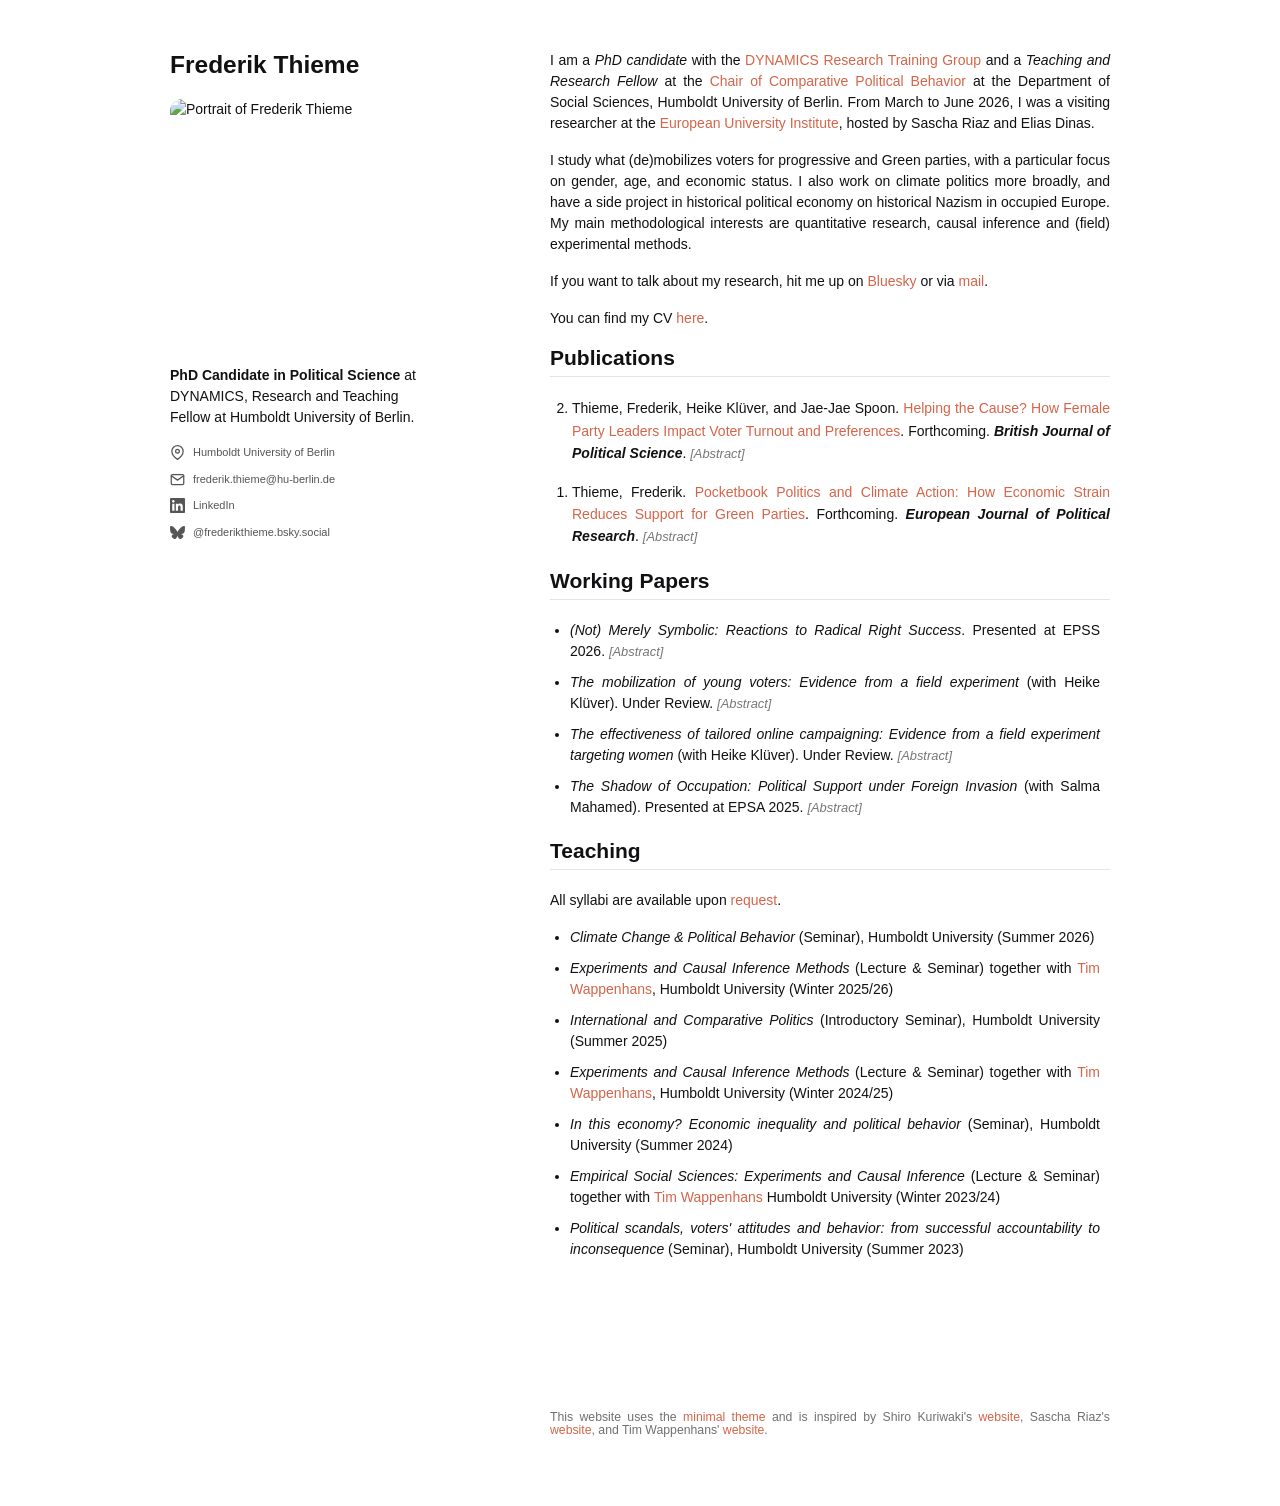
==== commit d1dde11c: "Iterate on preview: bigger photo, boxed bio, mobile centering, spacing - Enlarge profile photo (220p" ====
--- a/preview/redesign.html
+++ b/preview/redesign.html
@@ -18,29 +18,31 @@
     <div class="wrapper">
       <header>
         <h2>Frederik Thieme</h2>
-        <img src="../thieme_square.jpg" width="180" height="180" class="profile-photo" alt="Portrait of Frederik Thieme">
-        <p></p>
-        <p>
-        <b>PhD Candidate in Political Science</b> at DYNAMICS, Research and Teaching Fellow at Humboldt University of Berlin.
-        </p>
+        <img src="../thieme_square.jpg" width="250" height="250" class="profile-photo" alt="Portrait of Frederik Thieme">
 
-        <div class="contact-links">
-          <a href="https://www.bgss.hu-berlin.de/sowi_p52/en/research-and-teaching-areas/comparative-political-behavior/team/frederik-thieme">
-            <svg class="icon" viewBox="0 0 24 24" fill="none" stroke="currentColor" stroke-width="2" stroke-linecap="round" stroke-linejoin="round"><path d="M21 10c0 7-9 13-9 13s-9-6-9-13a9 9 0 0 1 18 0z"></path><circle cx="12" cy="10" r="3"></circle></svg>
-            <span>Humboldt University of Berlin</span>
-          </a>
-          <a href="mailto:frederik.thieme@hu-berlin.de">
-            <svg class="icon" viewBox="0 0 24 24" fill="none" stroke="currentColor" stroke-width="2" stroke-linecap="round" stroke-linejoin="round"><path d="M4 4h16c1.1 0 2 .9 2 2v12c0 1.1-.9 2-2 2H4c-1.1 0-2-.9-2-2V6c0-1.1.9-2 2-2z"></path><polyline points="22 6 12 13 2 6"></polyline></svg>
-            <span>frederik.thieme@hu-berlin.de</span>
-          </a>
-          <a href="https://www.linkedin.com/in/frederik-thieme-a01140122/">
-            <svg class="icon" viewBox="0 0 24 24" fill="currentColor"><path d="M20.447 20.452h-3.554v-5.569c0-1.328-.027-3.037-1.852-3.037-1.853 0-2.136 1.445-2.136 2.939v5.667H9.351V9h3.414v1.561h.046c.477-.9 1.637-1.85 3.37-1.85 3.601 0 4.267 2.37 4.267 5.455v6.286zM5.337 7.433c-1.144 0-2.063-.926-2.063-2.065 0-1.138.92-2.063 2.063-2.063 1.14 0 2.064.925 2.064 2.063 0 1.139-.925 2.065-2.064 2.065zm1.782 13.019H3.555V9h3.564v11.452zM22.225 0H1.771C.792 0 0 .774 0 1.729v20.542C0 23.227.792 24 1.771 24h20.451C23.2 24 24 23.227 24 22.271V1.729C24 .774 23.2 0 22.222 0h.003z"></path></svg>
-            <span>LinkedIn</span>
-          </a>
-          <a href="https://bsky.app/profile/frederikthieme.bsky.social">
-            <svg class="icon" viewBox="0 0 24 24" fill="currentColor"><path d="M5.202 2.857C7.954 4.922 10.913 9.11 12 11.358c1.087-2.247 4.046-6.436 6.798-8.501C20.783 1.366 24 .213 24 3.883c0 .732-.42 6.156-.667 7.037-.856 3.061-3.978 3.842-6.755 3.37 4.854.826 6.089 3.562 3.422 6.299-5.065 5.196-7.28-1.304-7.847-2.97-.104-.305-.152-.448-.153-.327 0-.121-.05.022-.153.327-.568 1.666-2.782 8.166-7.847 2.97-2.667-2.737-1.432-5.473 3.422-6.3-2.777.473-5.899-.308-6.755-3.369C.42 10.04 0 4.615 0 3.883c0-3.67 3.217-2.517 5.202-1.026"></path></svg>
-            <span>@frederikthieme.bsky.social</span>
-          </a>
+        <div class="bio-box">
+          <p>
+          <b>PhD Candidate in Political Science</b> at DYNAMICS, Research and Teaching Fellow at Humboldt University of Berlin.
+          </p>
+
+          <div class="contact-links">
+            <a href="https://www.bgss.hu-berlin.de/sowi_p52/en/research-and-teaching-areas/comparative-political-behavior/team/frederik-thieme">
+              <svg class="icon" viewBox="0 0 24 24" fill="none" stroke="currentColor" stroke-width="2" stroke-linecap="round" stroke-linejoin="round"><path d="M21 10c0 7-9 13-9 13s-9-6-9-13a9 9 0 0 1 18 0z"></path><circle cx="12" cy="10" r="3"></circle></svg>
+              <span>Humboldt University of Berlin</span>
+            </a>
+            <a href="mailto:frederik.thieme@hu-berlin.de">
+              <svg class="icon" viewBox="0 0 24 24" fill="none" stroke="currentColor" stroke-width="2" stroke-linecap="round" stroke-linejoin="round"><path d="M4 4h16c1.1 0 2 .9 2 2v12c0 1.1-.9 2-2 2H4c-1.1 0-2-.9-2-2V6c0-1.1.9-2 2-2z"></path><polyline points="22 6 12 13 2 6"></polyline></svg>
+              <span>frederik.thieme@hu-berlin.de</span>
+            </a>
+            <a href="https://www.linkedin.com/in/frederik-thieme-a01140122/">
+              <svg class="icon" viewBox="0 0 24 24" fill="currentColor"><path d="M20.447 20.452h-3.554v-5.569c0-1.328-.027-3.037-1.852-3.037-1.853 0-2.136 1.445-2.136 2.939v5.667H9.351V9h3.414v1.561h.046c.477-.9 1.637-1.85 3.37-1.85 3.601 0 4.267 2.37 4.267 5.455v6.286zM5.337 7.433c-1.144 0-2.063-.926-2.063-2.065 0-1.138.92-2.063 2.063-2.063 1.14 0 2.064.925 2.064 2.063 0 1.139-.925 2.065-2.064 2.065zm1.782 13.019H3.555V9h3.564v11.452zM22.225 0H1.771C.792 0 0 .774 0 1.729v20.542C0 23.227.792 24 1.771 24h20.451C23.2 24 24 23.227 24 22.271V1.729C24 .774 23.2 0 22.222 0h.003z"></path></svg>
+              <span>LinkedIn</span>
+            </a>
+            <a href="https://bsky.app/profile/frederikthieme.bsky.social">
+              <svg class="icon" viewBox="0 0 24 24" fill="currentColor"><path d="M5.202 2.857C7.954 4.922 10.913 9.11 12 11.358c1.087-2.247 4.046-6.436 6.798-8.501C20.783 1.366 24 .213 24 3.883c0 .732-.42 6.156-.667 7.037-.856 3.061-3.978 3.842-6.755 3.37 4.854.826 6.089 3.562 3.422 6.299-5.065 5.196-7.28-1.304-7.847-2.97-.104-.305-.152-.448-.153-.327 0-.121-.05.022-.153.327-.568 1.666-2.782 8.166-7.847 2.97-2.667-2.737-1.432-5.473 3.422-6.3-2.777.473-5.899-.308-6.755-3.369C.42 10.04 0 4.615 0 3.883c0-3.67 3.217-2.517 5.202-1.026"></path></svg>
+              <span>@frederikthieme.bsky.social</span>
+            </a>
+          </div>
         </div>
       </header>
       <section>
--- a/preview/stylesheets/styles.css
+++ b/preview/stylesheets/styles.css
@@ -2,7 +2,7 @@
 
 body {
   padding:50px;
-  font:14px/1.5 Inter, -apple-system, BlinkMacSystemFont, "Segoe UI", "Helvetica Neue", Helvetica, Arial, sans-serif;
+  font:14px/1.2 Inter, -apple-system, BlinkMacSystemFont, "Segoe UI", "Helvetica Neue", Helvetica, Arial, sans-serif;
   color:#2d2d2d;
   font-weight:300;
 }
@@ -64,7 +64,7 @@
 }
 
 .wrapper {
-  width:1000px;
+  width:940px;
   margin:0 auto;
 }
 
@@ -178,10 +178,20 @@
 }
 
 section {
-  width:620px;
+  width:560px;
   float:right;
   margin-left:60px;
   padding-bottom:50px;
+}
+
+section p {
+  text-align: justify;
+  hyphens: auto;
+}
+
+section li {
+  text-align: justify;
+  hyphens: auto;
 }
 
 small {
@@ -216,10 +226,6 @@
     margin-left:0;
   }
 
-  header {
-    padding-right:320px;
-  }
-
   section {
     border:1px solid #e5e5e5;
     border-width:1px 0;
@@ -231,10 +237,23 @@
     display:inline;
   }
 
-  header ul {
-    position:absolute;
-    right:50px;
-    top:52px;
+  header {
+    text-align: center;
+  }
+
+  .profile-photo {
+    margin: 0 auto 16px;
+  }
+
+  .bio-box {
+    margin: 16px auto;
+    text-align: center;
+  }
+
+  .contact-links {
+    align-items: center;
+    margin-left: auto;
+    margin-right: auto;
   }
 }
 
@@ -247,10 +266,6 @@
     padding:0;
   }
 
-  header ul, header p.view {
-    position:static;
-  }
-
   pre, code {
     word-wrap:normal;
   }
@@ -259,10 +274,6 @@
 @media print, screen and (max-width: 480px) {
   body {
     padding:15px;
-  }
-
-  header ul {
-    display:none;
   }
 }
 
@@ -305,6 +316,12 @@
   border-radius: 12px;
   object-fit: cover;
   display: block;
+}
+
+/* Bio text + contact links, boxed to the photo's width */
+.bio-box {
+  width: 250px;
+  margin-top: 16px;
 }
 
 /* Contact / social links (sidebar) */
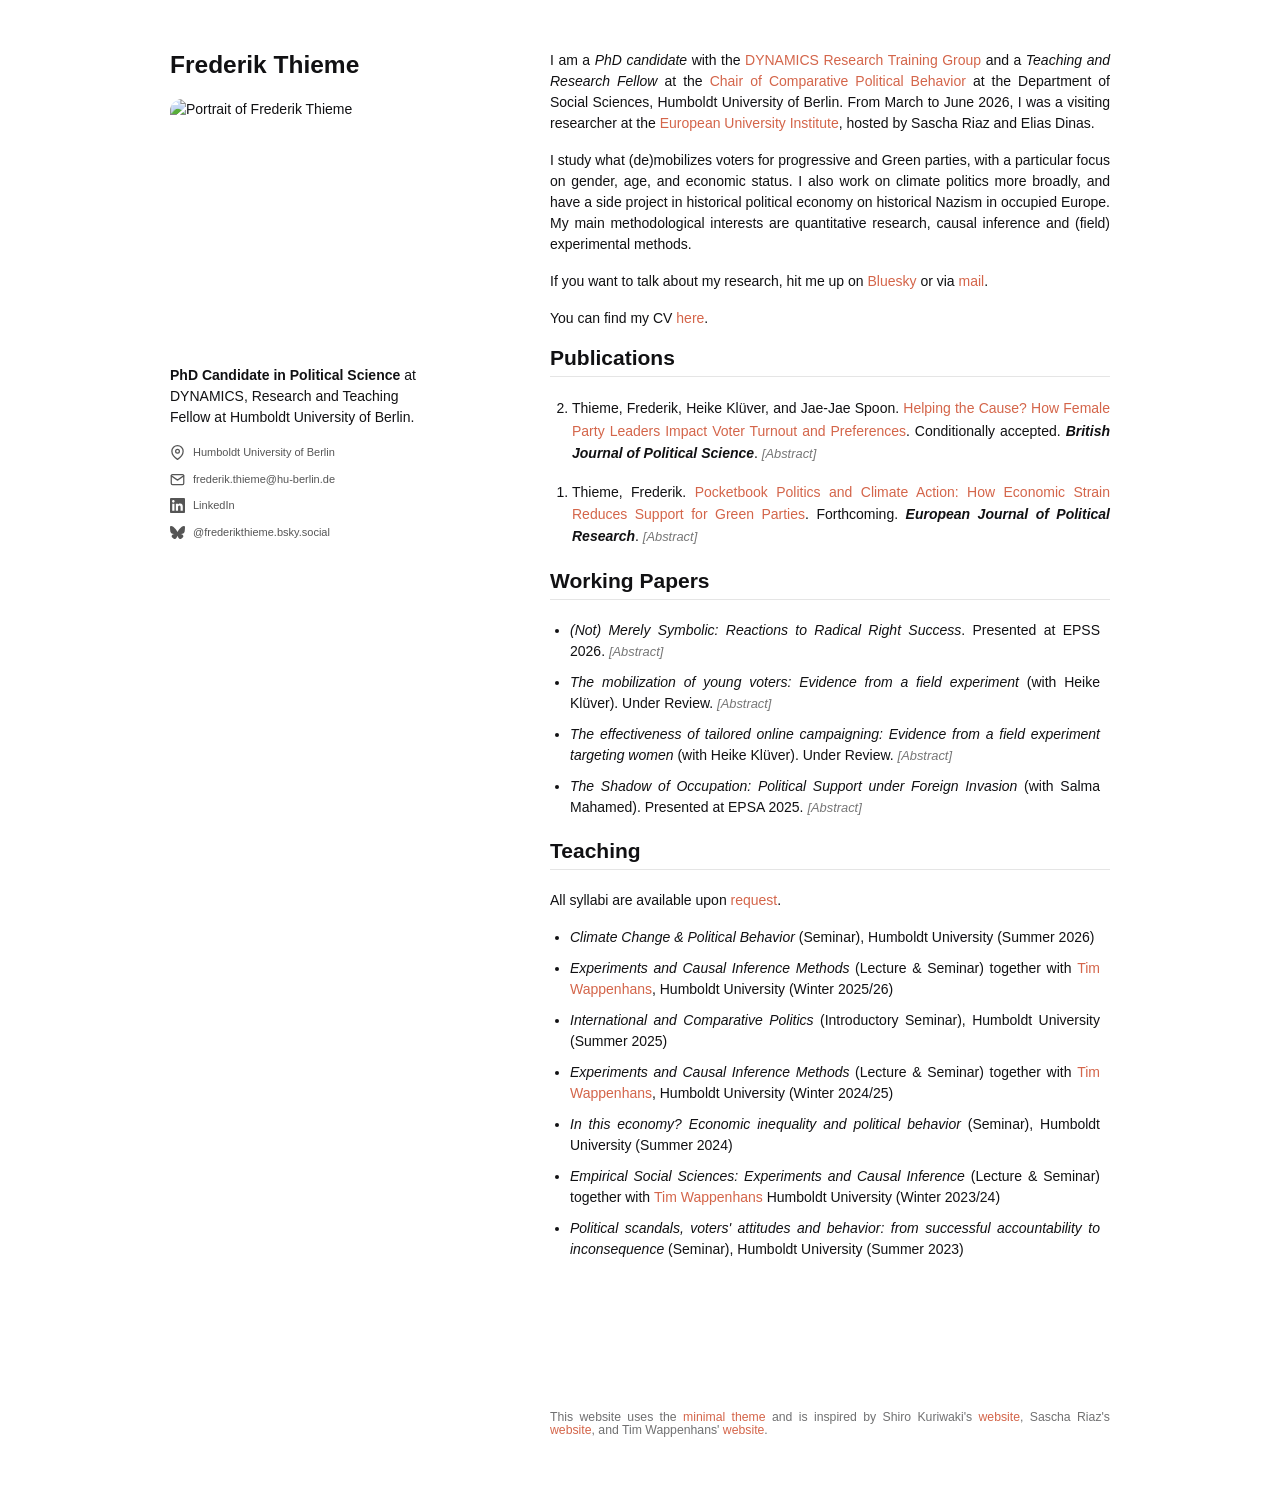
==== commit 691aa811: "Update BJPS status, add pending-link styling for unlinked titles - BJPS paper now shows "Conditional" ====
--- a/preview/redesign.html
+++ b/preview/redesign.html
@@ -61,14 +61,14 @@
   <h3 id="publications">Publications</h3>
   <ol class="publications-list" reversed>
     <li>
-      Thieme, Frederik, Heike Klüver, and Jae-Jae Spoon. <a href="#">Helping the Cause?  How Female Party Leaders Impact Voter Turnout and Preferences</a>. Forthcoming. <b><i>British Journal of Political Science</i></b>.
+      Thieme, Frederik, Heike Klüver, and Jae-Jae Spoon. <span class="pending-link" title="Link will follow soon.">Helping the Cause?  How Female Party Leaders Impact Voter Turnout and Preferences</span>. Conditionally accepted. <b><i>British Journal of Political Science</i></b>.
       <details class="abstract">
         <summary>[Abstract]</summary>
         <div class="abstract-body">Can nominating a female top candidate win over women? In light of persistent gender disparities in politics, understanding how female top candidates affect voters is crucial, yet causal evidence from real campaigns remains scarce. We address this question leveraging the unexpected nomination of Annalena Baerbock as the German Green Party's top candidate in the 2021 federal election. Drawing on a large-scale survey of nearly 22,000 citizens conducted during the nomination, we find that her nomination boosted support for the Greens -- among women and men alike. We complement this analysis with a preregistered survey experiment among 9,000 respondents that directly manipulates candidate gender to isolate its causal effect. We show that nominating a woman positively affects vote intentions. These effects are driven by a desire to promote gender equality, shared identity, issue alignment, and increased external efficacy among women. Our findings demonstrate how increasing the visibility of women in top political roles can help reduce the gender gap in politics.</div>
       </details>
     </li>
     <li>
-      Thieme, Frederik. <a href="#">Pocketbook Politics and Climate Action: How Economic Strain Reduces Support for Green Parties</a>. Forthcoming. <b><i>European Journal of Political Research</i></b>.
+      Thieme, Frederik. <span class="pending-link" title="Link will follow soon.">Pocketbook Politics and Climate Action: How Economic Strain Reduces Support for Green Parties</span>. Forthcoming. <b><i>European Journal of Political Research</i></b>.
       <details class="abstract">
         <summary>[Abstract]</summary>
         <div class="abstract-body">Why do green parties struggle electorally despite overwhelming public support for climate action? While macro-level studies suggest that green party performance is shaped by economic conditions, the micro-level mechanisms driving this relationship remain unclear. This paper investigates whether personal economic strain reduces support for green parties and reshapes climate-related political attitudes. Leveraging rich panel data from Germany (2016–2024), I combine long-term correlational analysis with a difference-in-differences design exploiting the war-related 2022 surge in consumer prices. Voters facing financial hardship consistently evaluate the Greens more negatively and shift their political attention toward inflation and economic growth, while deprioritizing climate protection. However, evidence on vote intentions is mixed. These findings contribute to debates on green party support and the distributive politics of climate action, highlighting the relevance of voters' pocketbooks and the need for green parties to convincingly address material concerns to ensure electoral success.</div>
--- a/preview/stylesheets/styles.css
+++ b/preview/stylesheets/styles.css
@@ -2,7 +2,7 @@
 
 body {
   padding:50px;
-  font:14px/1.2 Inter, -apple-system, BlinkMacSystemFont, "Segoe UI", "Helvetica Neue", Helvetica, Arial, sans-serif;
+  font:14px/1.5 Inter, -apple-system, BlinkMacSystemFont, "Segoe UI", "Helvetica Neue", Helvetica, Arial, sans-serif;
   color:#2d2d2d;
   font-weight:300;
 }
@@ -362,6 +362,15 @@
 .publications-list > li {
   margin-bottom: 16px;
   line-height: 1.6;
+}
+
+/* Title styled like a link before the real URL is ready; hover shows a tooltip */
+.pending-link {
+  color: #D4654A;
+}
+
+.pending-link:hover {
+  color: #B8442A;
 }
 
 /* Collapsible abstract (native <details>) */
